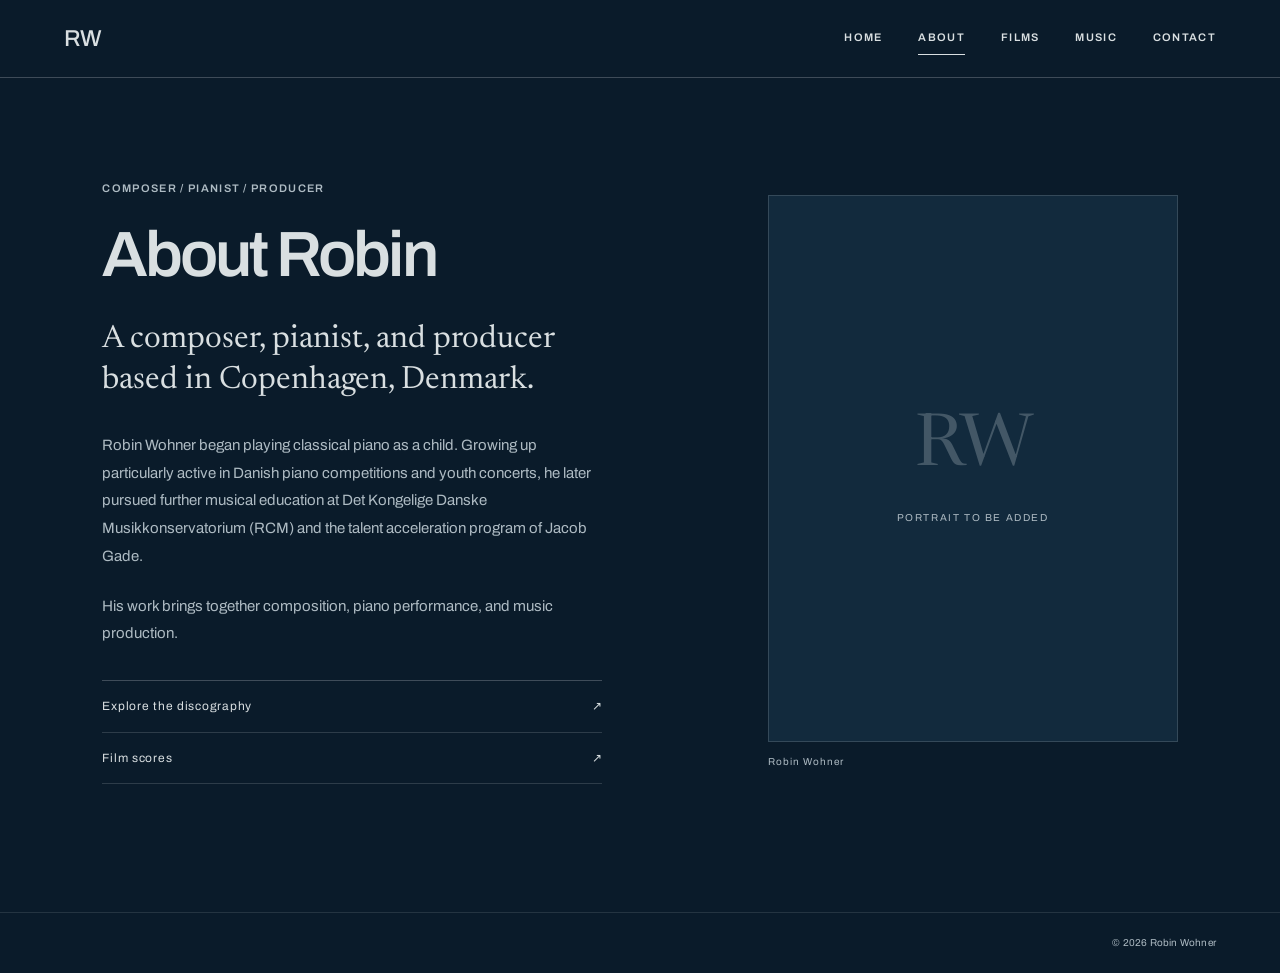
==== about.html @ b958ab7b "Replace header wordmark with minimal RW monogram" ====
<!doctype html><html lang="en"><head><meta charset="utf-8"><meta name="viewport" content="width=device-width, initial-scale=1"><meta name="description" content="About Robin Wohner, composer, pianist and producer based in Copenhagen."><title>About — Robin Wohner</title><link rel="preconnect" href="https://fonts.googleapis.com"><link rel="preconnect" href="https://fonts.gstatic.com" crossorigin><link href="https://fonts.googleapis.com/css2?family=Archivo:wght@400;500;600;700&family=IBM+Plex+Mono:wght@400;500&family=Newsreader:opsz,wght@6..72,400;6..72,500&display=swap" rel="stylesheet"><link rel="stylesheet" href="style.css"></head><body><header class="site-header"><a class="wordmark" href="index.html" aria-label="Robin Wohner, home">RW</a><nav aria-label="Main navigation"><a href="index.html">Home</a><a href="about.html" aria-current="page">About</a><a href="film.html">Films</a><a href="music.html">Music</a><a href="contact.html">Contact</a></nav></header><main class="about-page"><section class="about-layout" aria-labelledby="about-heading"><div class="about-copy"><p class="overline">Composer / Pianist / Producer</p><h1 id="about-heading">About Robin</h1><p class="about-lead">A composer, pianist, and producer based in Copenhagen, Denmark.</p><div class="about-biography"><p>Robin Wohner began playing classical piano as a child. Growing up particularly active in Danish piano competitions and youth concerts, he later pursued further musical education at Det Kongelige Danske Musikkonservatorium (RCM) and the talent acceleration program of Jacob Gade.</p><p>His work brings together composition, piano performance, and music production.</p></div><div class="about-work-links"><a href="music.html">Explore the discography <span aria-hidden="true">↗</span></a><a href="film.html">Film scores <span aria-hidden="true">↗</span></a></div></div><figure class="about-portrait-placeholder" aria-label="Portrait placeholder"><div class="portrait-placeholder-frame"><span class="portrait-placeholder-mark" aria-hidden="true">RW</span><span>Portrait to be added</span></div><figcaption>Robin Wohner</figcaption></figure></section></main><footer class="site-footer"><span>© 2026 Robin Wohner</span></footer></body></html>
---- style.css ----
:root{--blue:#0a1b2a;--blue-soft:#122a3d;--gray:#dce2e5;--paper:#e9edf0;--muted:#a7b6c0;--ink:#122a3d}*{box-sizing:border-box}html{scroll-behavior:smooth}body{margin:0;background:var(--blue);color:var(--gray);font:400 16px/1.55 'Archivo',Arial,sans-serif}a{color:inherit}a:focus-visible,summary:focus-visible{outline:2px solid currentColor;outline-offset:4px}.site-header{min-height:78px;padding:16px clamp(24px,5vw,80px);display:flex;align-items:center;justify-content:space-between;gap:30px;border-bottom:1px solid #dce2e53e}.wordmark{text-decoration:none;font-size:20px;font-weight:600;letter-spacing:.16em}.wordmark span{font:inherit}.site-header nav{display:flex;flex-wrap:wrap;gap:clamp(18px,2.8vw,44px)}.site-header nav a{text-decoration:none;font-size:11px;font-weight:600;text-transform:uppercase;letter-spacing:.12em;padding:7px 0}.site-header nav a[aria-current],.site-header nav a:hover{border-bottom:1px solid currentColor}.site-footer{padding:32px clamp(24px,5vw,80px);display:flex;justify-content:space-between;gap:20px;border-top:1px solid #dce2e53e;color:var(--muted);font-size:11px;text-transform:uppercase;letter-spacing:.08em}.overline,.archive-top,.number,.release-meta{font-size:11px;font-weight:600;letter-spacing:.12em;text-transform:uppercase}.overline{color:var(--muted)}.home{background:radial-gradient(ellipse at 75% 40%,var(--blue-soft),var(--blue) 68%)}.home-feature{min-height:620px;max-width:1500px;margin:auto;padding:70px clamp(24px,8vw,140px) 80px;display:grid;grid-template-columns:.85fr 1.15fr;gap:clamp(45px,8vw,130px);align-items:center}.home-copy{max-width:480px}.home-copy h1{font-size:clamp(58px,7vw,105px);font-weight:500;line-height:1;letter-spacing:-.065em;margin:28px 0}.home-intro{font-size:clamp(21px,2.3vw,32px);font-weight:400;line-height:1.25;margin:0 0 25px}.quiet-link{display:inline-flex;gap:50px;text-decoration:none;border-bottom:1px solid #dce2e59a;padding-bottom:9px;margin-top:35px;font-size:12px;font-weight:600;text-transform:uppercase;letter-spacing:.1em}.home-photo{height:clamp(390px,45vw,640px);margin:0;position:relative}.home-photo figcaption{position:absolute;left:14px;bottom:13px;color:#fff;font-size:10px;text-transform:uppercase;letter-spacing:.1em}.home-bottom{border-top:1px solid #dce2e53e;padding:22px clamp(24px,5vw,80px);display:flex;justify-content:space-between;gap:20px;font-size:10px;text-transform:uppercase;letter-spacing:.1em;color:var(--muted)}.media-slot{background:#284052;display:grid;place-items:center;overflow:hidden;position:relative}.media-slot img{width:100%;height:100%;object-fit:cover;position:absolute;inset:0;z-index:1}.media-slot img[hidden]{display:none}.media-slot>span{font-size:11px;font-weight:600;text-align:center;letter-spacing:.1em;color:#dce2e5a9;padding:20px}.media-slot:has(img:not([hidden]))>span{display:none}.interior{background:var(--blue)}.page-intro{padding:75px clamp(24px,8vw,140px) 85px;min-height:280px;max-width:1500px;margin:auto}.page-intro h1{font-size:clamp(38px,4.4vw,66px);font-weight:600;line-height:1.08;letter-spacing:-.045em;text-transform:uppercase;margin:25px 0 20px}.italic{font-style:normal}.intro-copy{max-width:600px;font-size:22px;line-height:1.4;margin:0}.archive{background:var(--paper);color:var(--ink);padding:48px clamp(24px,8vw,140px) 110px}.archive-top{max-width:1220px;margin:auto;display:flex;justify-content:space-between;gap:30px;padding-bottom:18px}.release-grid{max-width:1220px;margin:auto;display:grid;grid-template-columns:1fr 1fr;gap:clamp(30px,7vw,100px);padding-top:45px}.cover{aspect-ratio:1}.release-meta{display:flex;justify-content:space-between;margin-top:18px;color:#526b7a}.release h2{font-size:clamp(26px,3vw,40px);font-weight:500;line-height:1.15;letter-spacing:-.035em;margin:19px 0 8px}.release>p{line-height:1.6}.score-player{margin-top:20px;display:flex;flex-direction:column;gap:10px}.score-player>span{font-size:11px;font-weight:600;text-transform:uppercase;letter-spacing:.12em;color:#526b7a}.score-player audio{width:100%;height:42px;accent-color:var(--blue)}.about-content{background:var(--paper);color:var(--ink);display:grid;grid-template-columns:.85fr 1.15fr;gap:clamp(45px,8vw,130px);padding:85px clamp(24px,8vw,140px) 110px}.portrait{aspect-ratio:3/4;align-self:start}.bio{max-width:630px}.bio p{line-height:1.75;margin:0 0 25px}.bio .lead{font-size:clamp(25px,3vw,39px);font-weight:500;line-height:1.2;letter-spacing:-.035em;margin-bottom:37px}.bio-details{border-top:1px solid #0a1b2a75;padding:24px 0 3px;margin:42px 0;display:grid;grid-template-columns:110px 1fr;gap:12px 24px}.bio-details span{font-size:11px;font-weight:600;text-transform:uppercase;letter-spacing:.1em;padding-top:5px}.bio-details p{font-size:14px;margin-bottom:20px}.contact-content{background:var(--paper);color:var(--ink);min-height:350px;padding:70px clamp(24px,8vw,140px) 110px}.contact-details{display:flex;flex-direction:column;align-items:flex-start;gap:22px}.contact-details a{font-size:clamp(20px,2.4vw,32px);font-weight:500;text-decoration:none;border-bottom:1px solid currentColor;overflow-wrap:anywhere}.contact-details a:hover{opacity:.65}.film-page{background:var(--paper);color:var(--ink);padding:70px clamp(24px,8vw,140px) 120px}.film-heading{max-width:1100px;margin:0 auto 60px}.film-heading h1{font-size:clamp(38px,4.4vw,66px);font-weight:600;line-height:1.08;letter-spacing:-.045em;text-transform:uppercase;margin:0}.film-grid{max-width:1100px;margin:auto;display:flex;flex-direction:column;gap:90px}.film-card{display:grid;grid-template-columns:minmax(0,1.15fr) minmax(260px,.85fr);gap:clamp(35px,6vw,90px);align-items:start}.film-art{aspect-ratio:1.5}.film-details{padding-top:8px}.film-details h2{font-size:clamp(27px,2.8vw,39px);font-weight:500;line-height:1.15;letter-spacing:-.035em;margin:0 0 9px}.film-details p{font-size:14px;line-height:1.5;margin:3px 0}.film-details .film-year{font-size:12px;color:#526b7a;margin-bottom:22px}.score-listen{margin-top:26px}.score-listen summary{display:list-item;cursor:pointer;width:max-content;font-size:12px;font-weight:600;text-transform:uppercase;letter-spacing:.08em;list-style:disclosure-closed;padding:6px 0}.score-listen[open] summary{list-style:disclosure-open}.score-listen audio{display:block;width:min(100%,330px);height:42px;margin-top:12px;accent-color:var(--blue)}@media(max-width:820px){.home-feature,.about-content,.film-card{grid-template-columns:1fr}.home-feature{padding-top:75px}.home-photo{height:500px}.portrait{max-width:520px}.film-grid{gap:75px}.film-details{padding-top:0}}@media(max-width:600px){.site-header{align-items:flex-start;flex-direction:column;gap:10px}.site-header nav{gap:16px}.site-header nav a{font-size:10px}.home-feature{padding:55px 24px 65px;gap:45px}.home-copy h1{font-size:72px}.home-photo{height:380px}.home-bottom{font-size:9px}.page-intro{padding:60px 24px 70px;min-height:0}.page-intro h1{font-size:42px}.archive,.about-content,.contact-content{padding:42px 24px 75px}.release-grid{grid-template-columns:1fr;gap:70px;padding-top:20px}.film-page{padding:55px 24px 85px}.film-heading{margin-bottom:38px}.film-grid{gap:65px}.site-footer{font-size:9px}}

/* Compact contact and release pages */
.contact-page{min-height:calc(100svh - 160px);display:grid;place-items:center;padding:64px 24px 100px;background:var(--blue);color:var(--gray)}
.contact-panel{width:min(100%,680px)}
.contact-panel h1{font-size:clamp(35px,4vw,52px);font-weight:600;letter-spacing:-.04em;margin:0 0 52px}
.contact-links{display:grid;gap:0}
.contact-links a{display:grid;grid-template-columns:110px 1fr;align-items:baseline;gap:22px;padding:17px 0;border-top:1px solid #dce2e53c;text-decoration:none}
.contact-links a:last-child{border-bottom:1px solid #dce2e53c}
.contact-links a:hover strong{opacity:.65}
.contact-links span{font-size:11px;font-weight:600;letter-spacing:.1em;text-transform:uppercase;color:var(--muted)}
.contact-links strong{font-size:clamp(17px,2.1vw,25px);font-weight:400;overflow-wrap:anywhere}
.discography-page{background:var(--paper);color:var(--ink);padding:64px clamp(24px,8vw,140px) 110px}
.discography-heading{max-width:1220px;margin:0 auto 55px;display:flex;align-items:end;justify-content:space-between;gap:30px}
.discography-heading h1{font-size:clamp(36px,4.4vw,64px);font-weight:600;letter-spacing:-.045em;text-transform:uppercase;line-height:1.08;margin:0}
.discography-heading a{font-size:12px;font-weight:600;text-decoration:none;border-bottom:1px solid currentColor;padding-bottom:5px;white-space:nowrap}
.releases-grid{max-width:1220px;margin:auto;display:grid;grid-template-columns:repeat(3,minmax(0,1fr));gap:62px clamp(25px,4vw,55px)}
.release-card{min-width:0}
.release-cover{display:block;aspect-ratio:1;overflow:hidden;background:#c8d2d8}
.release-cover img{display:block;width:100%;height:100%;object-fit:cover}
.release-info h2{font-size:clamp(19px,2vw,26px);font-weight:500;line-height:1.2;letter-spacing:-.025em;margin:17px 0 4px}
.release-info p{font-size:12px;color:#526b7a;margin:0}
.spotify-listen{margin-top:14px}
.spotify-listen summary{display:list-item;cursor:pointer;width:max-content;font-size:12px;font-weight:600;letter-spacing:.08em;text-transform:uppercase;list-style:disclosure-closed;padding:7px 0}
.spotify-listen[open] summary{list-style:disclosure-open}
.spotify-listen iframe{display:block;border:0;border-radius:8px;margin-top:12px}
@media(max-width:950px){.releases-grid{grid-template-columns:repeat(2,minmax(0,1fr))}}
@media(max-width:600px){.contact-page{padding:50px 24px 85px;min-height:calc(100svh - 190px)}.contact-panel h1{margin-bottom:36px}.contact-links a{grid-template-columns:1fr;gap:3px}.discography-page{padding:50px 24px 85px}.discography-heading{align-items:start;flex-direction:column;margin-bottom:38px}.releases-grid{grid-template-columns:1fr;gap:52px}}

/* Media: user photographs, without invented press material. */
.media-page{background:var(--paper);color:var(--ink);min-height:calc(100svh - 160px);padding:64px clamp(24px,8vw,140px) 110px}
.media-heading{max-width:1220px;margin:0 auto 48px;display:flex;align-items:end;justify-content:space-between;gap:24px}
.media-heading h1{font-size:clamp(36px,4.4vw,64px);font-weight:600;letter-spacing:-.045em;text-transform:uppercase;line-height:1.08;margin:0}
.media-heading a{font-size:12px;font-weight:600;text-decoration:none;border-bottom:1px solid currentColor;padding-bottom:5px}
.media-grid{max-width:1220px;margin:auto;display:grid;grid-template-columns:repeat(3,minmax(0,1fr));gap:22px}
.media-item{aspect-ratio:3/4;margin:0;background:#c8d2d8;color:#526b7a}
.media-item img{width:100%;height:100%;object-fit:cover;position:absolute;inset:0}
.media-item figcaption{font-size:11px;font-weight:600;text-transform:uppercase;letter-spacing:.12em;position:absolute;left:18px;bottom:17px;z-index:2;background:var(--paper);padding:5px 7px}
@media(max-width:850px){.media-grid{grid-template-columns:repeat(2,minmax(0,1fr))}}
@media(max-width:600px){.media-page{padding:50px 24px 85px}.media-heading{margin-bottom:34px}.media-grid{grid-template-columns:1fr;gap:20px}}

/* September 2026 refinement */
:root{--paper:#cbd3d7;--gray:#dce2e5}
.home{background:#0a1b2a}
.home-feature{grid-template-columns:.9fr 1.1fr;min-height:calc(100svh - 160px);padding-top:45px;padding-bottom:45px}
.home-copy{align-self:center}
.home-copy .overline{font-size:10px;letter-spacing:.19em}
.home-copy h1{font-family:'Newsreader',Georgia,serif;font-weight:400;font-size:clamp(54px,6.2vw,88px);letter-spacing:-.045em;line-height:.98;margin:27px 0 0}
.home-photo{height:clamp(400px,49vw,660px)}
.contact-page{display:block;min-height:calc(100svh - 160px);padding:clamp(36px,5vw,75px) clamp(24px,8vw,140px);background:var(--blue)}
.contact-layout{max-width:1220px;margin:auto;display:grid;grid-template-columns:.8fr 1fr;gap:clamp(40px,8vw,130px);align-items:center}
.contact-panel h1{font-size:clamp(35px,4vw,54px);margin:0 0 32px;text-transform:uppercase}
.contact-email{display:inline-block;font-size:clamp(15px,1.5vw,20px);font-weight:400;letter-spacing:.015em;text-decoration:none;overflow-wrap:anywhere}
.contact-email:hover,.contact-social a:hover{opacity:.65}
.contact-social{display:flex;gap:28px;margin-top:42px}
.contact-social a{display:inline-flex;align-items:center;gap:9px;text-decoration:none;font-size:11px;text-transform:uppercase;letter-spacing:.11em}
.contact-social svg{width:17px;height:17px;fill:none;stroke:currentColor;stroke-width:1.5;stroke-linecap:round;stroke-linejoin:round}
.contact-social .icon-dot{fill:currentColor;stroke:none}
.contact-image{width:100%;aspect-ratio:4/5;margin:0}
.release-info{position:relative;padding-right:44px;min-height:82px}
.release-info p{line-height:1.5}
.release-play{position:absolute;right:0;top:17px;width:30px;height:30px;padding:6px;border:1px solid currentColor;border-radius:50%;background:transparent;color:var(--ink);cursor:pointer;display:grid;place-items:center}
.release-play:hover{background:var(--ink);color:var(--paper)}
.release-play:focus-visible{outline:2px solid currentColor;outline-offset:3px}
.release-play svg{width:15px;height:15px;fill:currentColor}
.release-play[aria-expanded="true"] svg path{d:path('M5 4h3v12H5zm7 0h3v12h-3z')}
.spotify-embed{height:0;overflow:hidden;visibility:hidden;transition:height .2s ease}
.spotify-embed.is-open{height:152px;visibility:visible;margin-top:8px}
.spotify-embed iframe{border:0;border-radius:8px}
@media(max-width:820px){.contact-layout{grid-template-columns:1fr}.contact-image{max-width:620px;aspect-ratio:5/4}.home-feature{min-height:0}}
@media(max-width:600px){.home-feature{padding-top:54px}.home-copy h1{font-size:62px}.contact-page{padding:52px 24px 75px}.contact-panel h1{margin-bottom:24px}.contact-social{margin-top:33px}.contact-image{aspect-ratio:4/5}.release-info{min-height:72px}}

/* Editorial home, score fragments and compact contact */
.home-copy{max-width:500px}
.home-statement{max-width:315px;margin-top:36px;padding-left:18px;border-left:1px solid #dce2e565}
.home-statement p{font-size:13px;line-height:1.75;color:#b8c5cb;margin:0}
.score-decoration{max-width:1220px;height:185px;margin:-16px auto 62px;display:grid;grid-template-columns:1fr 1fr;gap:18px;overflow:hidden;opacity:.64;mix-blend-mode:multiply}
.score-decoration img{display:block;width:100%;height:100%;object-fit:cover;object-position:center 48%;filter:grayscale(1) contrast(.9)}
.score-decoration img:nth-child(2){object-position:center 31%}
.release-card{position:relative}
.release-info{padding-right:52px}
.release-play{top:11px;width:36px;height:36px;border:0;background:#152e3d;color:#dce2e5;box-shadow:0 2px 8px #0a1b2a24;transition:background .18s,transform .18s}
.release-play:hover{background:#34536a;color:#fff;transform:scale(1.07)}
.release-play[aria-pressed="true"]{background:#34536a}
.release-play[aria-pressed="true"] svg path{d:path('M5 4h3v12H5zm7 0h3v12h-3z')}
.spotify-embed,.spotify-embed.is-open{position:absolute;top:0;left:0;width:300px;height:152px;opacity:0;pointer-events:none;visibility:visible;overflow:hidden;margin:0;z-index:-1}
.contact-page{padding:45px 24px 85px}
.contact-layout{width:min(100%,520px);display:flex;flex-direction:column;gap:28px;align-items:stretch}
.contact-image{width:100%;aspect-ratio:4/3;max-width:none}
.contact-panel h1{font-size:clamp(27px,3vw,34px);letter-spacing:-.025em;margin:0 0 12px;text-transform:none}
.contact-email{font-size:14px;letter-spacing:.015em}
.contact-social{margin-top:25px;gap:26px}
@media(max-width:600px){.home-statement{margin-top:28px}.score-decoration{height:130px;margin:0 auto 38px;gap:10px}.contact-layout{gap:24px}.contact-image{aspect-ratio:4/3}.contact-panel h1{font-size:28px}.contact-email{font-size:13px}}

/* Portrait score pages and a quieter contact composition */
.home-feature{max-width:1280px;grid-template-columns:minmax(0,1fr) minmax(0,.75fr);gap:clamp(80px,12vw,200px);padding:95px clamp(30px,10vw,160px) 110px;min-height:calc(100svh - 180px)}
.home-copy{justify-self:start}
.home-score{width:min(100%,355px);aspect-ratio:4/5;margin:0;justify-self:end;overflow:hidden;background:#cbd3d7;padding:18px;box-shadow:0 18px 55px #020c1645}
.home-score img{display:block;width:100%;height:100%;object-fit:cover;object-position:center top;filter:grayscale(1) contrast(.82);mix-blend-mode:multiply}
.home-statement{margin-top:46px}
.music-score{height:380px;width:min(100%,265px);margin:0 auto 68px;padding:14px;background:#d9dfe1;overflow:hidden;box-shadow:0 12px 35px #10263822}
.music-score img{display:block;width:100%;height:100%;object-fit:cover;object-position:center top;filter:grayscale(1) contrast(.85);mix-blend-mode:multiply}
.releases-grid{grid-template-columns:1fr;max-width:870px;gap:45px}
.release-card{display:grid;grid-template-columns:195px minmax(0,1fr);gap:clamp(26px,5vw,62px);align-items:center}
.release-cover{width:195px}
.release-info{align-self:center;min-height:0;padding:0 50px 0 0}
.release-info h2{font-size:clamp(22px,2.6vw,32px);margin:0 0 10px}
.release-info p{font-size:12px}
.release-play{top:50%;transform:translateY(-50%)}
.release-play:hover{transform:translateY(-50%) scale(1.07)}
.contact-page{padding:clamp(80px,10vw,145px) 24px clamp(115px,14vw,190px)}
.contact-layout{width:min(100%,430px);gap:32px}
.contact-image{aspect-ratio:3/4;background:#263745}
.contact-image img{object-position:center 58%}
.contact-panel{padding:0 3px}
.contact-panel h1{font-size:28px;margin-bottom:13px}
.contact-email{font-size:13px}
.contact-social{margin-top:30px}
@media(max-width:820px){.home-feature{grid-template-columns:1fr 1fr;gap:35px;padding:70px 32px}.home-score{width:100%}}
@media(max-width:600px){.home-feature{grid-template-columns:1fr;gap:52px;padding:62px 28px 75px}.home-score{justify-self:center;width:min(100%,300px)}.music-score{height:310px;width:215px;margin-bottom:48px}.releases-grid{gap:38px}.release-card{grid-template-columns:112px minmax(0,1fr);gap:18px}.release-cover{width:112px}.release-info{padding-right:34px}.release-info h2{font-size:19px}.release-info p{font-size:10px}.release-play{width:27px;height:27px;right:0}.release-play svg{width:12px;height:12px}.contact-page{padding:70px 28px 110px}.contact-layout{width:min(100%,390px)}}

/* Keep Spotify controllers outside the release layout. */
.spotify-player-station{position:fixed;left:-10000px;top:0;width:300px;height:152px;overflow:hidden;pointer-events:none}
.home-statement{max-width:390px}
.home-statement p{font-size:13px;line-height:1.78}

/* Blue and warm neutral palette */
:root{--paper:#c6c1b9;--gray:#d5d0c7;--muted:#b2aea7;--ink:#152735}
body{color:var(--gray)}
.home{background:var(--blue)}
.home-portrait{width:min(100%,390px);aspect-ratio:3/4;margin:0;justify-self:end;overflow:hidden;background:var(--paper)}
.home-portrait img{width:100%;height:100%;display:block;object-fit:cover;object-position:center 23%}
.music-scores{display:flex;justify-content:center;align-items:start;gap:clamp(20px,5vw,70px);max-width:870px;margin:0 auto 78px}
.music-score{width:min(42%,265px);height:380px;margin:0;padding:13px;background:#d1cbc1}
.music-score img{filter:grayscale(1) sepia(.18) contrast(.85)}
.release-cover{cursor:default;background:#b7b0a6}
.contact-image{aspect-ratio:4/3}
.contact-image img{object-position:center 38%}
.portrait img{object-position:center 43%}
.release-play{color:var(--gray)}
.release-play:hover{color:var(--gray)}
@media(max-width:820px){.home-portrait{width:100%}}
@media(max-width:600px){.home-portrait{justify-self:center;width:min(100%,300px)}.music-scores{gap:14px;margin-bottom:50px}.music-score{width:calc(50% - 7px);height:250px;padding:8px}}

.home-statement{max-width:410px;margin-top:43px;padding:0;border:0}
.home-statement p{font-size:13px;line-height:1.78;margin:0 0 18px;color:var(--gray)}
.home-statement p:last-child{margin-bottom:0}

.contact-page{display:grid;place-items:center;min-height:calc(100svh - 160px);padding:110px 28px 145px}
.contact-layout{width:min(100%,430px);gap:0}
.contact-panel{padding:0}
@media(max-width:600px){.contact-page{min-height:calc(100svh - 190px);padding:85px 28px 110px}}

/* Cool silver and dark blue */
:root{--paper:#c8cfd2;--gray:#d9dfe1;--muted:#aebbc3;--ink:#152a39}
.release-cover{background:#b8c3c8}
.release-play{color:var(--gray)}
.contact-page{display:block;min-height:calc(100svh - 160px);padding:clamp(75px,9vw,140px) clamp(28px,7vw,110px) clamp(105px,11vw,170px)}
.contact-layout{width:min(100%,1120px);display:grid;grid-template-columns:minmax(0,.8fr) minmax(0,1fr);gap:clamp(70px,10vw,160px);align-items:center}
.contact-panel{max-width:400px}
.contact-panel h1{font-size:clamp(33px,3.4vw,45px);font-weight:500;letter-spacing:-.035em;margin:0 0 48px}
.contact-label{margin:0 0 8px;font-size:10px;letter-spacing:.16em;text-transform:uppercase;color:var(--muted)}
.contact-email{font-size:clamp(15px,1.4vw,18px);letter-spacing:0}
.contact-social{display:grid;grid-template-columns:repeat(2,max-content);gap:20px 34px;margin-top:58px}
.contact-social a{font-size:10px;letter-spacing:.09em;white-space:nowrap}
.contact-social svg{width:15px;height:15px;flex:none}
.contact-scores{display:grid;grid-template-columns:1fr 1fr;align-items:center;gap:clamp(15px,2.5vw,34px)}
.contact-scores figure{margin:0;background:var(--paper);padding:12px;aspect-ratio:3/4;overflow:hidden;box-shadow:0 15px 32px #030d1740}
.contact-scores figure:nth-child(2){transform:translateY(48px)}
.contact-scores img{display:block;width:100%;height:100%;object-fit:cover;object-position:center top;filter:grayscale(1) contrast(.83);mix-blend-mode:multiply}
@media(max-width:850px){.contact-layout{grid-template-columns:1fr;gap:65px;max-width:590px}.contact-scores{max-width:520px}.contact-panel h1{margin-bottom:38px}}
@media(max-width:600px){.contact-page{padding:68px 28px 125px}.contact-layout{gap:56px}.contact-social{gap:18px 25px;margin-top:42px}.contact-scores{gap:14px}.contact-scores figure{padding:8px}.contact-scores figure:nth-child(2){transform:translateY(25px)}}

/* Home personal statement */
.home-personal{background:var(--paper);color:var(--ink);padding:clamp(85px,10vw,150px) clamp(28px,8vw,130px)}
.home-personal-inner{max-width:1050px;margin:auto;display:grid;grid-template-columns:minmax(0,1fr) minmax(0,.82fr);gap:clamp(65px,10vw,145px);align-items:center}
.personal-score{margin:0;background:#d8dee0;padding:18px;box-shadow:0 15px 35px #0b1d2c20}
.personal-score img{display:block;width:100%;height:auto;filter:grayscale(1) contrast(.92);mix-blend-mode:multiply}
.personal-copy{max-width:380px}
.personal-copy .overline{color:#4e6674;margin:0 0 18px}
.personal-copy h2{font-family:'Newsreader',Georgia,serif;font-size:clamp(32px,3.2vw,46px);font-weight:400;letter-spacing:-.035em;line-height:1.05;margin:0 0 25px}
.personal-copy>p:last-child{font-size:14px;line-height:1.8;margin:0}
@media(max-width:700px){.home-personal{padding:70px 28px 85px}.home-personal-inner{grid-template-columns:1fr;gap:48px}.personal-score{max-width:540px}.personal-copy{max-width:520px}}

/* Show the full score pages on Contact. */
.contact-scores{align-items:start}
.contact-scores figure{aspect-ratio:auto;overflow:visible;padding:10px}
.contact-scores img{width:100%;height:auto;object-fit:contain;object-position:center;mix-blend-mode:multiply}

/* Personal note and contact photograph */
.site-header nav a,.site-footer,.overline,.contact-label,.contact-email,.contact-social a,.release-info p,.film-year{font-family:'Archivo',Arial,sans-serif}
.personal-copy .overline{font-size:10px;letter-spacing:.15em}
.personal-copy>p:last-child{font-family:'Newsreader',Georgia,serif;font-size:clamp(21px,2.2vw,29px);line-height:1.42;letter-spacing:-.012em}
.contact-layout{grid-template-columns:minmax(0,.82fr) minmax(0,.9fr);max-width:1050px;gap:clamp(70px,9vw,150px)}
.contact-landscape{margin:0;width:min(100%,410px);aspect-ratio:3/4;justify-self:end;overflow:hidden}
.contact-landscape img{display:block;width:100%;height:100%;object-fit:cover;object-position:center center}
@media(max-width:850px){.contact-layout{grid-template-columns:1fr;max-width:520px;gap:55px}.contact-landscape{width:min(100%,410px);justify-self:start}}

.personal-copy>p:last-child{font-size:clamp(17px,1.7vw,22px);line-height:1.52}

.contact-panel h1{font-family:'Archivo',Arial,sans-serif;font-weight:600;text-transform:uppercase;letter-spacing:-.045em;line-height:1.08}

/* Slightly larger release artwork */
.release-card{grid-template-columns:225px minmax(0,1fr)}
.release-cover{width:225px}
@media(max-width:600px){.release-card{grid-template-columns:126px minmax(0,1fr)}.release-cover{width:126px}}

/* Music opening mirrors the Home introduction. */
.music-opening{background:var(--blue);color:var(--gray);padding:95px clamp(28px,8vw,140px) 110px}
.music-opening-inner{max-width:1220px;margin:auto;display:grid;grid-template-columns:minmax(0,.75fr) minmax(0,1.25fr);gap:clamp(50px,8vw,120px);align-items:center}
.music-opening-copy h1{font-family:'Archivo',Arial,sans-serif;font-size:clamp(35px,4.4vw,64px);font-weight:600;letter-spacing:-.045em;line-height:1.08;text-transform:uppercase;margin:24px 0 0;overflow-wrap:anywhere}
.music-performance{margin:0;width:100%}
.music-performance img{display:block;width:100%;height:auto}
@media(max-width:820px){.music-opening-inner{grid-template-columns:1fr;gap:42px}.music-opening{padding:65px 28px 75px}.music-opening-copy h1{margin-top:15px}.music-performance{max-width:680px}}

.music-page{background:var(--blue)}
.music-introduction-photo{height:auto;aspect-ratio:3/4}
.music-introduction-photo img{height:100%;object-fit:cover;object-position:55% center}
.discography-heading h2{font-size:clamp(36px,4.4vw,64px);font-weight:600;letter-spacing:-.045em;text-transform:uppercase;line-height:1.08;margin:0}

/* Centered Discography photograph, preserving its original ratio. */
.discography-image-header{background:var(--blue);padding:clamp(40px,6vw,85px) clamp(24px,6vw,95px);display:flex;justify-content:center}
.discography-image-header img{display:block;width:min(100%,1220px);height:auto;aspect-ratio:2048/1088;object-fit:contain}

/* Consistent typography, score credit, and accessible release players. */
.personal-score figcaption{font-family:'Archivo',Arial,sans-serif;font-size:10px;line-height:1.5;color:#4e6674;margin-top:12px}
.media-label{margin-top:48px}
.media-label+.contact-social{margin-top:18px}
.release-player{grid-column:1/-1;width:100%;margin-top:8px}
.release-player[hidden]{display:none}
.release-player iframe{display:block;width:100%;height:152px;border:0;border-radius:12px}
.release-player a{display:inline-block;margin-top:10px;font-size:12px;text-decoration:underline}
.release-play[aria-expanded="true"] svg{transform:rotate(90deg)}

/* Contact: stronger hierarchy and a compact editorial layout. */
.contact-page{padding:clamp(55px,7vw,95px) clamp(28px,7vw,110px) clamp(65px,8vw,110px);min-height:0}
.contact-layout{max-width:1180px;grid-template-columns:minmax(0,1.1fr) minmax(0,.9fr);gap:clamp(45px,6vw,90px);align-items:center}
.contact-panel{max-width:none}
.contact-kicker{font-size:10px;letter-spacing:.14em;margin:0 0 22px}
.contact-panel h1{font-size:clamp(44px,5.4vw,76px);margin:0 0 26px;line-height:1}
.contact-introduction{font-size:clamp(18px,1.8vw,23px);line-height:1.55;max-width:430px;margin:0 0 38px;color:var(--gray)}
.contact-panel .contact-email{display:flex;align-items:center;justify-content:space-between;gap:16px;font-family:'Archivo',Arial,sans-serif;font-size:clamp(17px,2vw,27px);line-height:1.4;letter-spacing:-.025em;text-decoration:none;padding:8px 0 20px;border-bottom:1px solid #d9dfe14d;width:100%}
.contact-email>span:first-child{overflow-wrap:anywhere;min-width:0}
.contact-arrow{font-size:30px;flex:none}
.contact-panel .media-label{margin-top:34px;margin-bottom:6px}
.contact-panel .contact-social{display:grid;grid-template-columns:1fr;gap:0;margin-top:0}
.contact-social a{display:flex;align-items:center;gap:13px;min-height:52px;padding:13px 0;border-bottom:1px solid #d9dfe12b;text-decoration:none;font-size:12px;letter-spacing:.08em}
.contact-social svg{width:18px;height:18px}
.contact-social .media-arrow{margin-left:auto;font-size:19px;color:var(--muted)}
.contact-social a:hover,.contact-email:hover{color:#fff}
.contact-landscape{width:100%;max-width:470px;aspect-ratio:4/5;justify-self:end}
@media(max-width:850px){.contact-layout{grid-template-columns:1fr;gap:45px;max-width:600px}.contact-panel{width:100%}.contact-landscape{justify-self:start;max-width:none;aspect-ratio:4/3}.contact-introduction{max-width:500px}}
@media(max-width:480px){.contact-page{padding:48px 26px 65px}.contact-panel h1{font-size:48px}.contact-introduction{font-size:18px;margin-bottom:30px}.contact-panel .contact-email{font-size:18px}.contact-kicker{font-size:9px}.contact-landscape{aspect-ratio:1}}

/* About page */
.about-page{background:var(--blue);padding:clamp(60px,8vw,110px) clamp(28px,8vw,130px) clamp(80px,10vw,140px)}
.about-layout{display:grid;grid-template-columns:minmax(0,1.15fr) minmax(0,.85fr);gap:clamp(50px,8vw,115px);align-items:center;max-width:1180px;margin:auto}
.about-copy .overline{margin:0 0 24px}
.about-copy h1{font-size:clamp(42px,5vw,70px);font-weight:600;line-height:1.05;letter-spacing:-.045em;margin:0 0 30px}
.about-lead{font-family:'Newsreader',Georgia,serif;font-size:clamp(25px,2.5vw,34px);line-height:1.3;max-width:500px;margin:0 0 30px}
.about-biography{max-width:500px}
.about-biography p{font-size:15px;line-height:1.85;margin:0 0 22px;color:var(--muted)}
.about-work-links{margin-top:32px;border-top:1px solid #d9dfe140;max-width:500px}
.about-work-links a{display:flex;justify-content:space-between;align-items:center;gap:20px;padding:16px 0;border-bottom:1px solid #d9dfe12b;text-decoration:none;font-size:12px;letter-spacing:.06em}
.about-work-links a:hover{color:#fff}
.about-portrait-placeholder{margin:0;width:100%;max-width:410px;justify-self:end}
.portrait-placeholder-frame{aspect-ratio:3/4;background:var(--blue-soft);border:1px solid #d9dfe12b;display:flex;flex-direction:column;align-items:center;justify-content:center;gap:26px;color:var(--muted);font-size:10px;letter-spacing:.16em;text-transform:uppercase}
.portrait-placeholder-mark{font-family:'Newsreader',Georgia,serif;font-size:72px;line-height:1;letter-spacing:-.04em;color:#aebbc350}
.about-portrait-placeholder figcaption{margin-top:12px;font-size:10px;letter-spacing:.1em;color:var(--muted)}
@media(max-width:800px){.about-layout{grid-template-columns:1fr;gap:45px}.about-portrait-placeholder{justify-self:start;max-width:410px}.about-copy{max-width:600px}}
@media(max-width:480px){.about-page{padding:50px 28px 75px}.about-biography p{font-size:14px}.about-copy h1{font-size:44px}}

/* Compact Spotify playback strip. */
.release-player{max-width:440px;margin-top:0}
.release-player iframe{height:80px;border-radius:6px}
.release-player a{font-size:10px;margin-top:7px;color:var(--muted);text-decoration:none}
.release-player a:hover{text-decoration:underline}

/* Balanced home introduction and restrained footer. */
.home-feature{max-width:1180px;grid-template-columns:minmax(0,1.1fr) minmax(0,.9fr);gap:clamp(45px,6vw,85px);padding:clamp(65px,7vw,95px) clamp(28px,5vw,60px);min-height:0;align-items:start}
.home-copy{max-width:500px;align-self:start;padding-top:10px}
.home-copy .overline{font-size:10px;letter-spacing:.13em;margin:0 0 25px}
.home-copy h1{font-size:clamp(52px,5.2vw,74px);line-height:1.04;letter-spacing:-.035em;margin:0}
.home-statement{max-width:450px;margin-top:30px}
.home-statement p{font-size:14px;line-height:1.8;margin-bottom:18px}
.home-portrait{width:100%;max-width:380px;justify-self:end}
.site-footer{justify-content:flex-end;padding:22px clamp(28px,5vw,80px);font-size:10px;letter-spacing:.02em;text-transform:none;border-top:1px solid #dce2e51f}
.contact-landscape{aspect-ratio:auto;overflow:visible}
.contact-landscape img{height:auto;aspect-ratio:4/5;object-fit:cover}
.contact-landscape figcaption{font-family:'Archivo',Arial,sans-serif;font-size:10px;line-height:1.5;color:var(--muted);letter-spacing:.02em;margin-top:12px}
@media(max-width:850px){.contact-landscape img{aspect-ratio:4/3}}
@media(max-width:700px){.home-feature{grid-template-columns:1fr;gap:35px;padding:50px 28px 65px}.home-copy{padding-top:0;max-width:520px}.home-copy h1{font-size:58px}.home-statement{max-width:520px}.home-portrait{justify-self:start;max-width:380px}.site-footer{padding:20px 28px}}
@media(max-width:480px){.contact-landscape img{aspect-ratio:1}}

/* Minimal RW monogram. */
.site-header .wordmark{font-family:'Archivo',Arial,sans-serif;font-size:23px;font-weight:500;letter-spacing:-.06em;line-height:1;text-decoration:none}
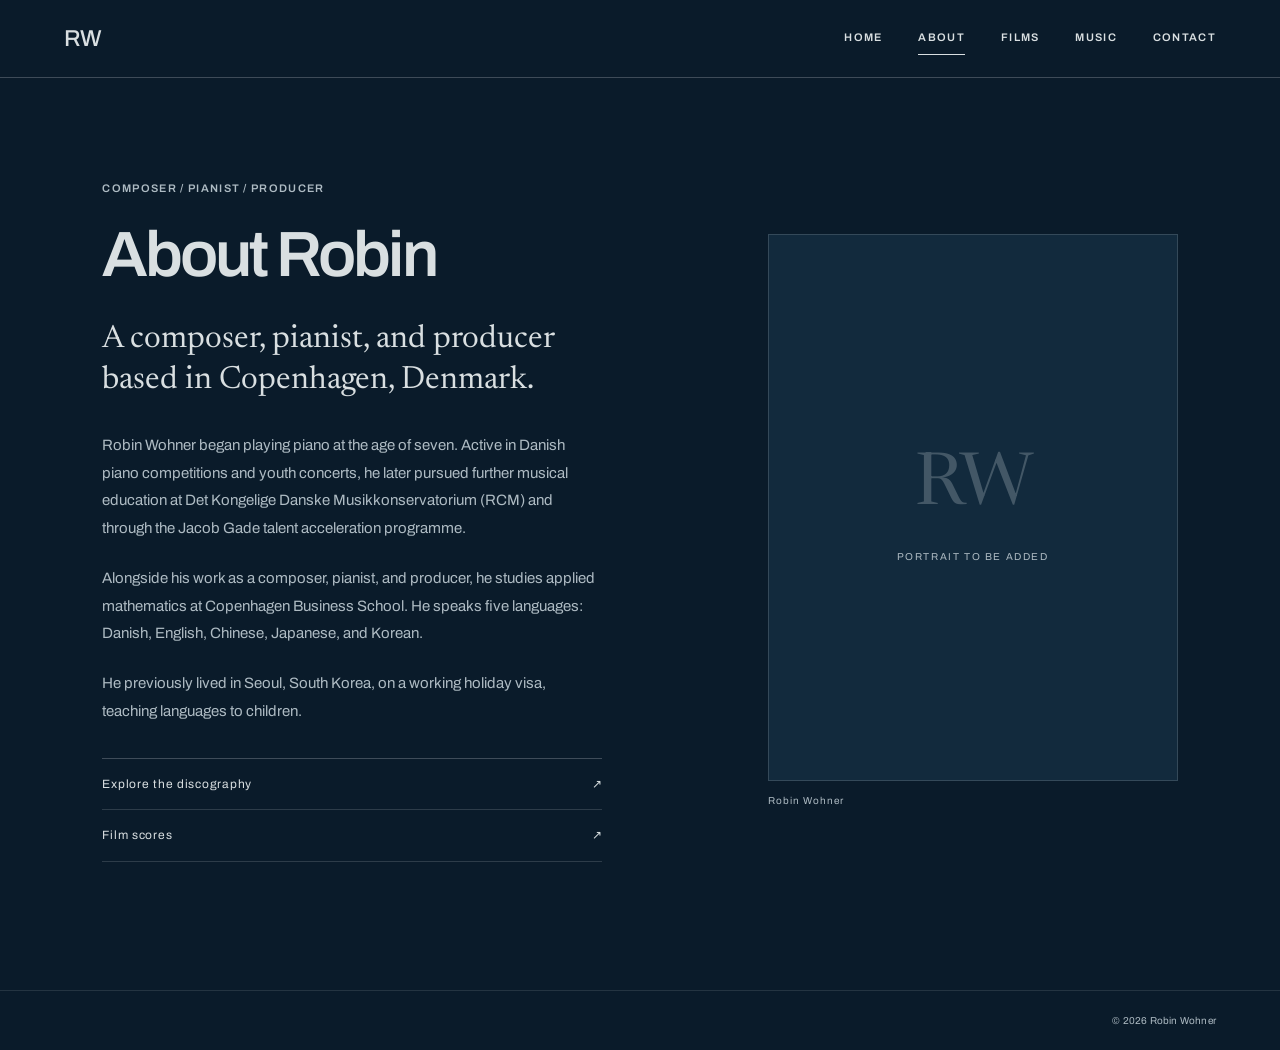
==== commit 5d7d8d7e: "Expand About biography with piano beginnings, languages, mathematics studies and Seoul experience" ====
--- a/about.html
+++ b/about.html
@@ -1 +1 @@
-<!doctype html><html lang="en"><head><meta charset="utf-8"><meta name="viewport" content="width=device-width, initial-scale=1"><meta name="description" content="About Robin Wohner, composer, pianist and producer based in Copenhagen."><title>About — Robin Wohner</title><link rel="preconnect" href="https://fonts.googleapis.com"><link rel="preconnect" href="https://fonts.gstatic.com" crossorigin><link href="https://fonts.googleapis.com/css2?family=Archivo:wght@400;500;600;700&family=IBM+Plex+Mono:wght@400;500&family=Newsreader:opsz,wght@6..72,400;6..72,500&display=swap" rel="stylesheet"><link rel="stylesheet" href="style.css"></head><body><header class="site-header"><a class="wordmark" href="index.html" aria-label="Robin Wohner, home">RW</a><nav aria-label="Main navigation"><a href="index.html">Home</a><a href="about.html" aria-current="page">About</a><a href="film.html">Films</a><a href="music.html">Music</a><a href="contact.html">Contact</a></nav></header><main class="about-page"><section class="about-layout" aria-labelledby="about-heading"><div class="about-copy"><p class="overline">Composer / Pianist / Producer</p><h1 id="about-heading">About Robin</h1><p class="about-lead">A composer, pianist, and producer based in Copenhagen, Denmark.</p><div class="about-biography"><p>Robin Wohner began playing classical piano as a child. Growing up particularly active in Danish piano competitions and youth concerts, he later pursued further musical education at Det Kongelige Danske Musikkonservatorium (RCM) and the talent acceleration program of Jacob Gade.</p><p>His work brings together composition, piano performance, and music production.</p></div><div class="about-work-links"><a href="music.html">Explore the discography <span aria-hidden="true">↗</span></a><a href="film.html">Film scores <span aria-hidden="true">↗</span></a></div></div><figure class="about-portrait-placeholder" aria-label="Portrait placeholder"><div class="portrait-placeholder-frame"><span class="portrait-placeholder-mark" aria-hidden="true">RW</span><span>Portrait to be added</span></div><figcaption>Robin Wohner</figcaption></figure></section></main><footer class="site-footer"><span>© 2026 Robin Wohner</span></footer></body></html>+<!doctype html><html lang="en"><head><meta charset="utf-8"><meta name="viewport" content="width=device-width, initial-scale=1"><meta name="description" content="About Robin Wohner, composer, pianist and producer based in Copenhagen."><title>About — Robin Wohner</title><link rel="preconnect" href="https://fonts.googleapis.com"><link rel="preconnect" href="https://fonts.gstatic.com" crossorigin><link href="https://fonts.googleapis.com/css2?family=Archivo:wght@400;500;600;700&family=IBM+Plex+Mono:wght@400;500&family=Newsreader:opsz,wght@6..72,400;6..72,500&display=swap" rel="stylesheet"><link rel="stylesheet" href="style.css"></head><body><header class="site-header"><a class="wordmark" href="index.html" aria-label="Robin Wohner, home">RW</a><nav aria-label="Main navigation"><a href="index.html">Home</a><a href="about.html" aria-current="page">About</a><a href="film.html">Films</a><a href="music.html">Music</a><a href="contact.html">Contact</a></nav></header><main class="about-page"><section class="about-layout" aria-labelledby="about-heading"><div class="about-copy"><p class="overline">Composer / Pianist / Producer</p><h1 id="about-heading">About Robin</h1><p class="about-lead">A composer, pianist, and producer based in Copenhagen, Denmark.</p><div class="about-biography"><p>Robin Wohner began playing piano at the age of seven. Active in Danish piano competitions and youth concerts, he later pursued further musical education at Det Kongelige Danske Musikkonservatorium (RCM) and through the Jacob Gade talent acceleration programme.</p><p>Alongside his work as a composer, pianist, and producer, he studies applied mathematics at Copenhagen Business School. He speaks five languages: Danish, English, Chinese, Japanese, and Korean.</p><p>He previously lived in Seoul, South Korea, on a working holiday visa, teaching languages to children.</p></div><div class="about-work-links"><a href="music.html">Explore the discography <span aria-hidden="true">↗</span></a><a href="film.html">Film scores <span aria-hidden="true">↗</span></a></div></div><figure class="about-portrait-placeholder" aria-label="Portrait placeholder"><div class="portrait-placeholder-frame"><span class="portrait-placeholder-mark" aria-hidden="true">RW</span><span>Portrait to be added</span></div><figcaption>Robin Wohner</figcaption></figure></section></main><footer class="site-footer"><span>© 2026 Robin Wohner</span></footer></body></html>
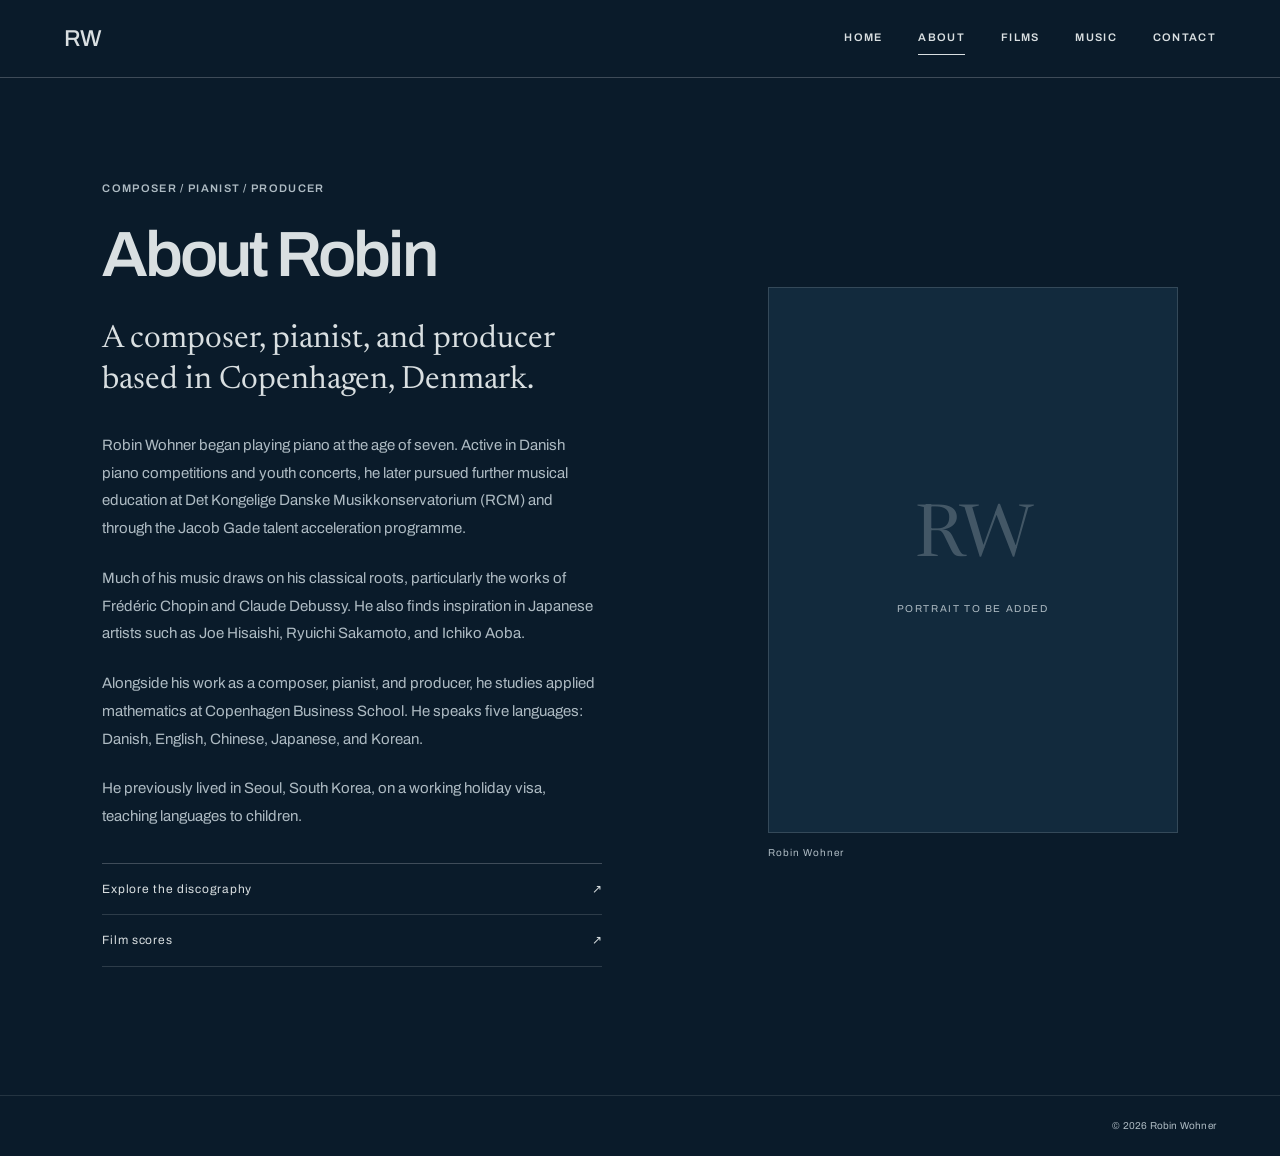
==== commit f1f59d11: "Describe classical roots and Japanese musical influences on About page" ====
--- a/about.html
+++ b/about.html
@@ -1 +1 @@
-<!doctype html><html lang="en"><head><meta charset="utf-8"><meta name="viewport" content="width=device-width, initial-scale=1"><meta name="description" content="About Robin Wohner, composer, pianist and producer based in Copenhagen."><title>About — Robin Wohner</title><link rel="preconnect" href="https://fonts.googleapis.com"><link rel="preconnect" href="https://fonts.gstatic.com" crossorigin><link href="https://fonts.googleapis.com/css2?family=Archivo:wght@400;500;600;700&family=IBM+Plex+Mono:wght@400;500&family=Newsreader:opsz,wght@6..72,400;6..72,500&display=swap" rel="stylesheet"><link rel="stylesheet" href="style.css"></head><body><header class="site-header"><a class="wordmark" href="index.html" aria-label="Robin Wohner, home">RW</a><nav aria-label="Main navigation"><a href="index.html">Home</a><a href="about.html" aria-current="page">About</a><a href="film.html">Films</a><a href="music.html">Music</a><a href="contact.html">Contact</a></nav></header><main class="about-page"><section class="about-layout" aria-labelledby="about-heading"><div class="about-copy"><p class="overline">Composer / Pianist / Producer</p><h1 id="about-heading">About Robin</h1><p class="about-lead">A composer, pianist, and producer based in Copenhagen, Denmark.</p><div class="about-biography"><p>Robin Wohner began playing piano at the age of seven. Active in Danish piano competitions and youth concerts, he later pursued further musical education at Det Kongelige Danske Musikkonservatorium (RCM) and through the Jacob Gade talent acceleration programme.</p><p>Alongside his work as a composer, pianist, and producer, he studies applied mathematics at Copenhagen Business School. He speaks five languages: Danish, English, Chinese, Japanese, and Korean.</p><p>He previously lived in Seoul, South Korea, on a working holiday visa, teaching languages to children.</p></div><div class="about-work-links"><a href="music.html">Explore the discography <span aria-hidden="true">↗</span></a><a href="film.html">Film scores <span aria-hidden="true">↗</span></a></div></div><figure class="about-portrait-placeholder" aria-label="Portrait placeholder"><div class="portrait-placeholder-frame"><span class="portrait-placeholder-mark" aria-hidden="true">RW</span><span>Portrait to be added</span></div><figcaption>Robin Wohner</figcaption></figure></section></main><footer class="site-footer"><span>© 2026 Robin Wohner</span></footer></body></html>+<!doctype html><html lang="en"><head><meta charset="utf-8"><meta name="viewport" content="width=device-width, initial-scale=1"><meta name="description" content="About Robin Wohner, composer, pianist and producer based in Copenhagen."><title>About — Robin Wohner</title><link rel="preconnect" href="https://fonts.googleapis.com"><link rel="preconnect" href="https://fonts.gstatic.com" crossorigin><link href="https://fonts.googleapis.com/css2?family=Archivo:wght@400;500;600;700&family=IBM+Plex+Mono:wght@400;500&family=Newsreader:opsz,wght@6..72,400;6..72,500&display=swap" rel="stylesheet"><link rel="stylesheet" href="style.css"></head><body><header class="site-header"><a class="wordmark" href="index.html" aria-label="Robin Wohner, home">RW</a><nav aria-label="Main navigation"><a href="index.html">Home</a><a href="about.html" aria-current="page">About</a><a href="film.html">Films</a><a href="music.html">Music</a><a href="contact.html">Contact</a></nav></header><main class="about-page"><section class="about-layout" aria-labelledby="about-heading"><div class="about-copy"><p class="overline">Composer / Pianist / Producer</p><h1 id="about-heading">About Robin</h1><p class="about-lead">A composer, pianist, and producer based in Copenhagen, Denmark.</p><div class="about-biography"><p>Robin Wohner began playing piano at the age of seven. Active in Danish piano competitions and youth concerts, he later pursued further musical education at Det Kongelige Danske Musikkonservatorium (RCM) and through the Jacob Gade talent acceleration programme.</p><p>Much of his music draws on his classical roots, particularly the works of Frédéric Chopin and Claude Debussy. He also finds inspiration in Japanese artists such as Joe Hisaishi, Ryuichi Sakamoto, and Ichiko Aoba.</p><p>Alongside his work as a composer, pianist, and producer, he studies applied mathematics at Copenhagen Business School. He speaks five languages: Danish, English, Chinese, Japanese, and Korean.</p><p>He previously lived in Seoul, South Korea, on a working holiday visa, teaching languages to children.</p></div><div class="about-work-links"><a href="music.html">Explore the discography <span aria-hidden="true">↗</span></a><a href="film.html">Film scores <span aria-hidden="true">↗</span></a></div></div><figure class="about-portrait-placeholder" aria-label="Portrait placeholder"><div class="portrait-placeholder-frame"><span class="portrait-placeholder-mark" aria-hidden="true">RW</span><span>Portrait to be added</span></div><figcaption>Robin Wohner</figcaption></figure></section></main><footer class="site-footer"><span>© 2026 Robin Wohner</span></footer></body></html>
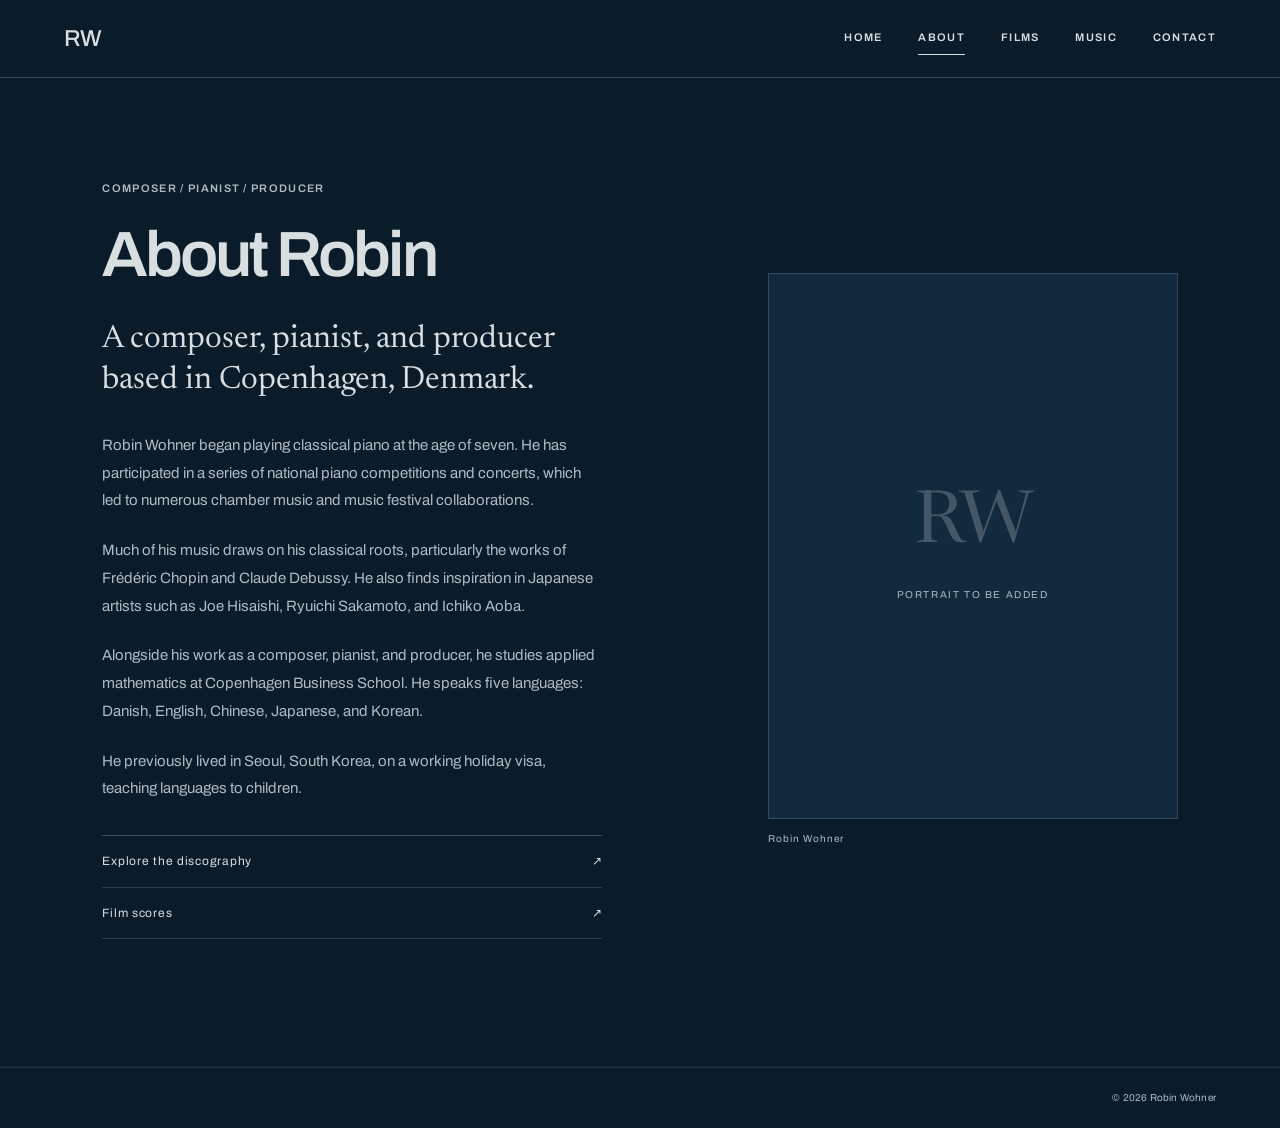
==== commit 768b4078: "Add subtle home-to-About link and revise piano performance background" ====
--- a/about.html
+++ b/about.html
@@ -1 +1 @@
-<!doctype html><html lang="en"><head><meta charset="utf-8"><meta name="viewport" content="width=device-width, initial-scale=1"><meta name="description" content="About Robin Wohner, composer, pianist and producer based in Copenhagen."><title>About — Robin Wohner</title><link rel="preconnect" href="https://fonts.googleapis.com"><link rel="preconnect" href="https://fonts.gstatic.com" crossorigin><link href="https://fonts.googleapis.com/css2?family=Archivo:wght@400;500;600;700&family=IBM+Plex+Mono:wght@400;500&family=Newsreader:opsz,wght@6..72,400;6..72,500&display=swap" rel="stylesheet"><link rel="stylesheet" href="style.css"></head><body><header class="site-header"><a class="wordmark" href="index.html" aria-label="Robin Wohner, home">RW</a><nav aria-label="Main navigation"><a href="index.html">Home</a><a href="about.html" aria-current="page">About</a><a href="film.html">Films</a><a href="music.html">Music</a><a href="contact.html">Contact</a></nav></header><main class="about-page"><section class="about-layout" aria-labelledby="about-heading"><div class="about-copy"><p class="overline">Composer / Pianist / Producer</p><h1 id="about-heading">About Robin</h1><p class="about-lead">A composer, pianist, and producer based in Copenhagen, Denmark.</p><div class="about-biography"><p>Robin Wohner began playing piano at the age of seven. Active in Danish piano competitions and youth concerts, he later pursued further musical education at Det Kongelige Danske Musikkonservatorium (RCM) and through the Jacob Gade talent acceleration programme.</p><p>Much of his music draws on his classical roots, particularly the works of Frédéric Chopin and Claude Debussy. He also finds inspiration in Japanese artists such as Joe Hisaishi, Ryuichi Sakamoto, and Ichiko Aoba.</p><p>Alongside his work as a composer, pianist, and producer, he studies applied mathematics at Copenhagen Business School. He speaks five languages: Danish, English, Chinese, Japanese, and Korean.</p><p>He previously lived in Seoul, South Korea, on a working holiday visa, teaching languages to children.</p></div><div class="about-work-links"><a href="music.html">Explore the discography <span aria-hidden="true">↗</span></a><a href="film.html">Film scores <span aria-hidden="true">↗</span></a></div></div><figure class="about-portrait-placeholder" aria-label="Portrait placeholder"><div class="portrait-placeholder-frame"><span class="portrait-placeholder-mark" aria-hidden="true">RW</span><span>Portrait to be added</span></div><figcaption>Robin Wohner</figcaption></figure></section></main><footer class="site-footer"><span>© 2026 Robin Wohner</span></footer></body></html>+<!doctype html><html lang="en"><head><meta charset="utf-8"><meta name="viewport" content="width=device-width, initial-scale=1"><meta name="description" content="About Robin Wohner, composer, pianist and producer based in Copenhagen."><title>About — Robin Wohner</title><link rel="preconnect" href="https://fonts.googleapis.com"><link rel="preconnect" href="https://fonts.gstatic.com" crossorigin><link href="https://fonts.googleapis.com/css2?family=Archivo:wght@400;500;600;700&family=IBM+Plex+Mono:wght@400;500&family=Newsreader:opsz,wght@6..72,400;6..72,500&display=swap" rel="stylesheet"><link rel="stylesheet" href="style.css"></head><body><header class="site-header"><a class="wordmark" href="index.html" aria-label="Robin Wohner, home">RW</a><nav aria-label="Main navigation"><a href="index.html">Home</a><a href="about.html" aria-current="page">About</a><a href="film.html">Films</a><a href="music.html">Music</a><a href="contact.html">Contact</a></nav></header><main class="about-page"><section class="about-layout" aria-labelledby="about-heading"><div class="about-copy"><p class="overline">Composer / Pianist / Producer</p><h1 id="about-heading">About Robin</h1><p class="about-lead">A composer, pianist, and producer based in Copenhagen, Denmark.</p><div class="about-biography"><p>Robin Wohner began playing classical piano at the age of seven. He has participated in a series of national piano competitions and concerts, which led to numerous chamber music and music festival collaborations.</p><p>Much of his music draws on his classical roots, particularly the works of Frédéric Chopin and Claude Debussy. He also finds inspiration in Japanese artists such as Joe Hisaishi, Ryuichi Sakamoto, and Ichiko Aoba.</p><p>Alongside his work as a composer, pianist, and producer, he studies applied mathematics at Copenhagen Business School. He speaks five languages: Danish, English, Chinese, Japanese, and Korean.</p><p>He previously lived in Seoul, South Korea, on a working holiday visa, teaching languages to children.</p></div><div class="about-work-links"><a href="music.html">Explore the discography <span aria-hidden="true">↗</span></a><a href="film.html">Film scores <span aria-hidden="true">↗</span></a></div></div><figure class="about-portrait-placeholder" aria-label="Portrait placeholder"><div class="portrait-placeholder-frame"><span class="portrait-placeholder-mark" aria-hidden="true">RW</span><span>Portrait to be added</span></div><figcaption>Robin Wohner</figcaption></figure></section></main><footer class="site-footer"><span>© 2026 Robin Wohner</span></footer></body></html>
--- a/style.css
+++ b/style.css
@@ -294,3 +294,7 @@
 
 /* Minimal RW monogram. */
 .site-header .wordmark{font-family:'Archivo',Arial,sans-serif;font-size:23px;font-weight:500;letter-spacing:-.06em;line-height:1;text-decoration:none}
+
+/* Small biography link beneath the home introduction. */
+.home-about-link{display:inline-flex;align-items:center;gap:16px;margin-top:8px;padding:5px 0;font-size:11px;line-height:1.5;letter-spacing:.03em;color:var(--muted);text-decoration:none;border-bottom:1px solid #aebbc34d}
+.home-about-link:hover{color:var(--gray);border-bottom-color:currentColor}
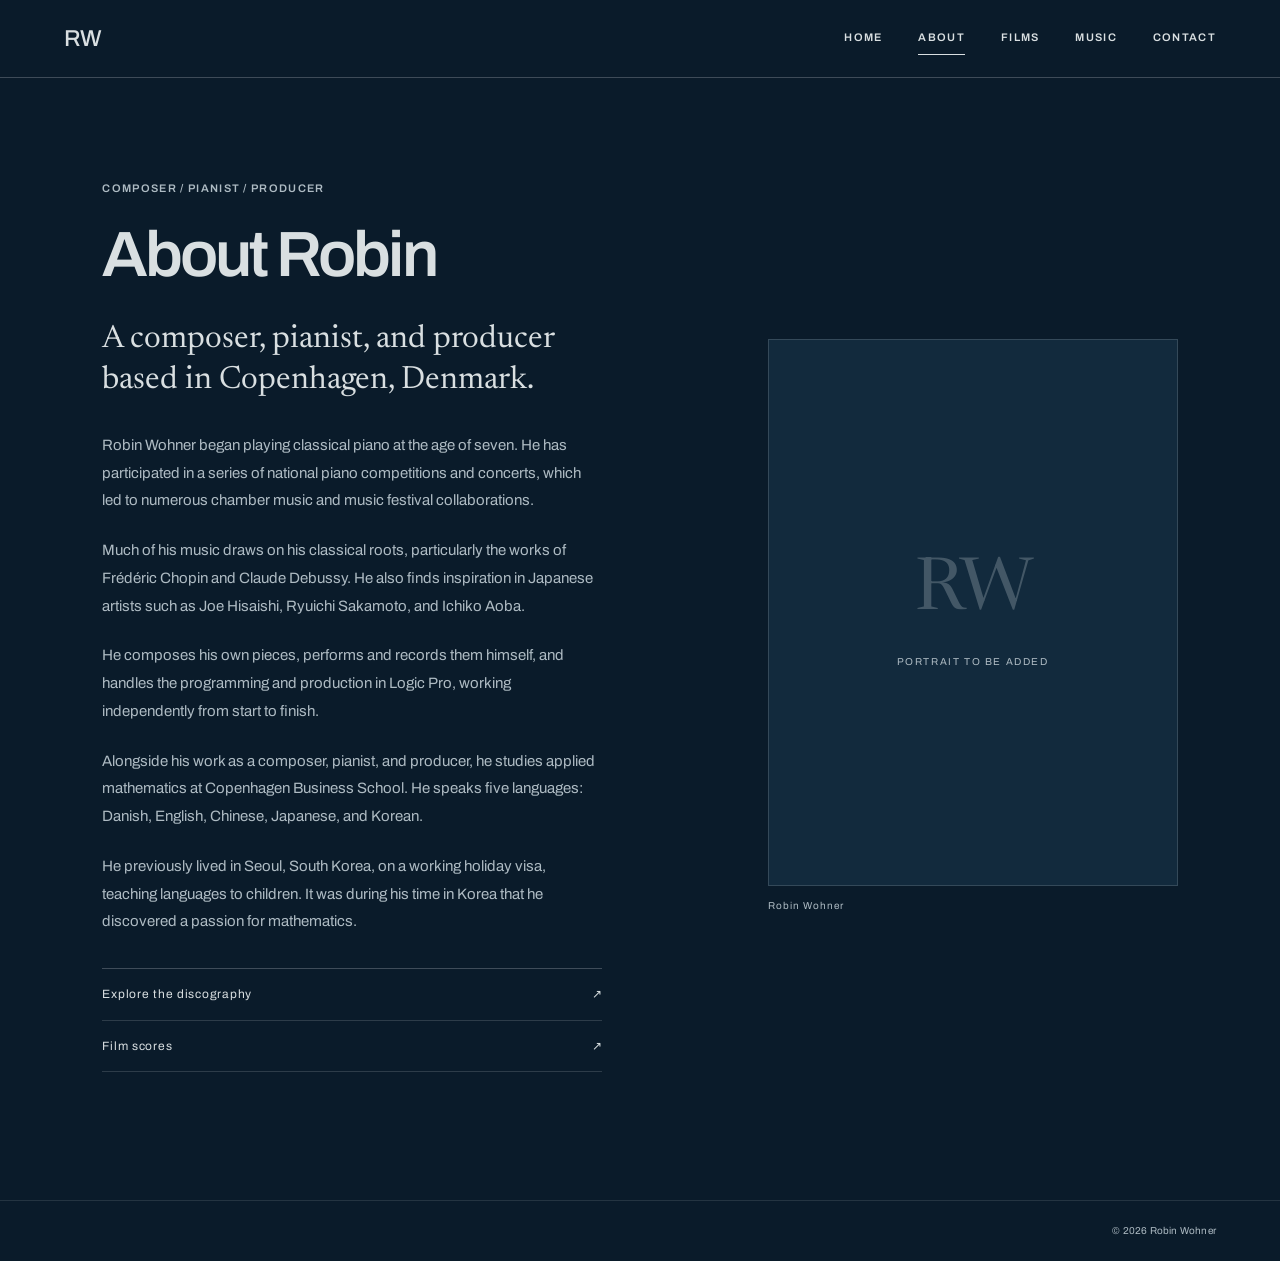
==== commit bb1e4b81: "Add independent music workflow and discovery of mathematics in Korea" ====
--- a/about.html
+++ b/about.html
@@ -1 +1 @@
-<!doctype html><html lang="en"><head><meta charset="utf-8"><meta name="viewport" content="width=device-width, initial-scale=1"><meta name="description" content="About Robin Wohner, composer, pianist and producer based in Copenhagen."><title>About — Robin Wohner</title><link rel="preconnect" href="https://fonts.googleapis.com"><link rel="preconnect" href="https://fonts.gstatic.com" crossorigin><link href="https://fonts.googleapis.com/css2?family=Archivo:wght@400;500;600;700&family=IBM+Plex+Mono:wght@400;500&family=Newsreader:opsz,wght@6..72,400;6..72,500&display=swap" rel="stylesheet"><link rel="stylesheet" href="style.css"></head><body><header class="site-header"><a class="wordmark" href="index.html" aria-label="Robin Wohner, home">RW</a><nav aria-label="Main navigation"><a href="index.html">Home</a><a href="about.html" aria-current="page">About</a><a href="film.html">Films</a><a href="music.html">Music</a><a href="contact.html">Contact</a></nav></header><main class="about-page"><section class="about-layout" aria-labelledby="about-heading"><div class="about-copy"><p class="overline">Composer / Pianist / Producer</p><h1 id="about-heading">About Robin</h1><p class="about-lead">A composer, pianist, and producer based in Copenhagen, Denmark.</p><div class="about-biography"><p>Robin Wohner began playing classical piano at the age of seven. He has participated in a series of national piano competitions and concerts, which led to numerous chamber music and music festival collaborations.</p><p>Much of his music draws on his classical roots, particularly the works of Frédéric Chopin and Claude Debussy. He also finds inspiration in Japanese artists such as Joe Hisaishi, Ryuichi Sakamoto, and Ichiko Aoba.</p><p>Alongside his work as a composer, pianist, and producer, he studies applied mathematics at Copenhagen Business School. He speaks five languages: Danish, English, Chinese, Japanese, and Korean.</p><p>He previously lived in Seoul, South Korea, on a working holiday visa, teaching languages to children.</p></div><div class="about-work-links"><a href="music.html">Explore the discography <span aria-hidden="true">↗</span></a><a href="film.html">Film scores <span aria-hidden="true">↗</span></a></div></div><figure class="about-portrait-placeholder" aria-label="Portrait placeholder"><div class="portrait-placeholder-frame"><span class="portrait-placeholder-mark" aria-hidden="true">RW</span><span>Portrait to be added</span></div><figcaption>Robin Wohner</figcaption></figure></section></main><footer class="site-footer"><span>© 2026 Robin Wohner</span></footer></body></html>+<!doctype html><html lang="en"><head><meta charset="utf-8"><meta name="viewport" content="width=device-width, initial-scale=1"><meta name="description" content="About Robin Wohner, composer, pianist and producer based in Copenhagen."><title>About — Robin Wohner</title><link rel="preconnect" href="https://fonts.googleapis.com"><link rel="preconnect" href="https://fonts.gstatic.com" crossorigin><link href="https://fonts.googleapis.com/css2?family=Archivo:wght@400;500;600;700&family=IBM+Plex+Mono:wght@400;500&family=Newsreader:opsz,wght@6..72,400;6..72,500&display=swap" rel="stylesheet"><link rel="stylesheet" href="style.css"></head><body><header class="site-header"><a class="wordmark" href="index.html" aria-label="Robin Wohner, home">RW</a><nav aria-label="Main navigation"><a href="index.html">Home</a><a href="about.html" aria-current="page">About</a><a href="film.html">Films</a><a href="music.html">Music</a><a href="contact.html">Contact</a></nav></header><main class="about-page"><section class="about-layout" aria-labelledby="about-heading"><div class="about-copy"><p class="overline">Composer / Pianist / Producer</p><h1 id="about-heading">About Robin</h1><p class="about-lead">A composer, pianist, and producer based in Copenhagen, Denmark.</p><div class="about-biography"><p>Robin Wohner began playing classical piano at the age of seven. He has participated in a series of national piano competitions and concerts, which led to numerous chamber music and music festival collaborations.</p><p>Much of his music draws on his classical roots, particularly the works of Frédéric Chopin and Claude Debussy. He also finds inspiration in Japanese artists such as Joe Hisaishi, Ryuichi Sakamoto, and Ichiko Aoba.</p><p>He composes his own pieces, performs and records them himself, and handles the programming and production in Logic Pro, working independently from start to finish.</p><p>Alongside his work as a composer, pianist, and producer, he studies applied mathematics at Copenhagen Business School. He speaks five languages: Danish, English, Chinese, Japanese, and Korean.</p><p>He previously lived in Seoul, South Korea, on a working holiday visa, teaching languages to children. It was during his time in Korea that he discovered a passion for mathematics.</p></div><div class="about-work-links"><a href="music.html">Explore the discography <span aria-hidden="true">↗</span></a><a href="film.html">Film scores <span aria-hidden="true">↗</span></a></div></div><figure class="about-portrait-placeholder" aria-label="Portrait placeholder"><div class="portrait-placeholder-frame"><span class="portrait-placeholder-mark" aria-hidden="true">RW</span><span>Portrait to be added</span></div><figcaption>Robin Wohner</figcaption></figure></section></main><footer class="site-footer"><span>© 2026 Robin Wohner</span></footer></body></html>
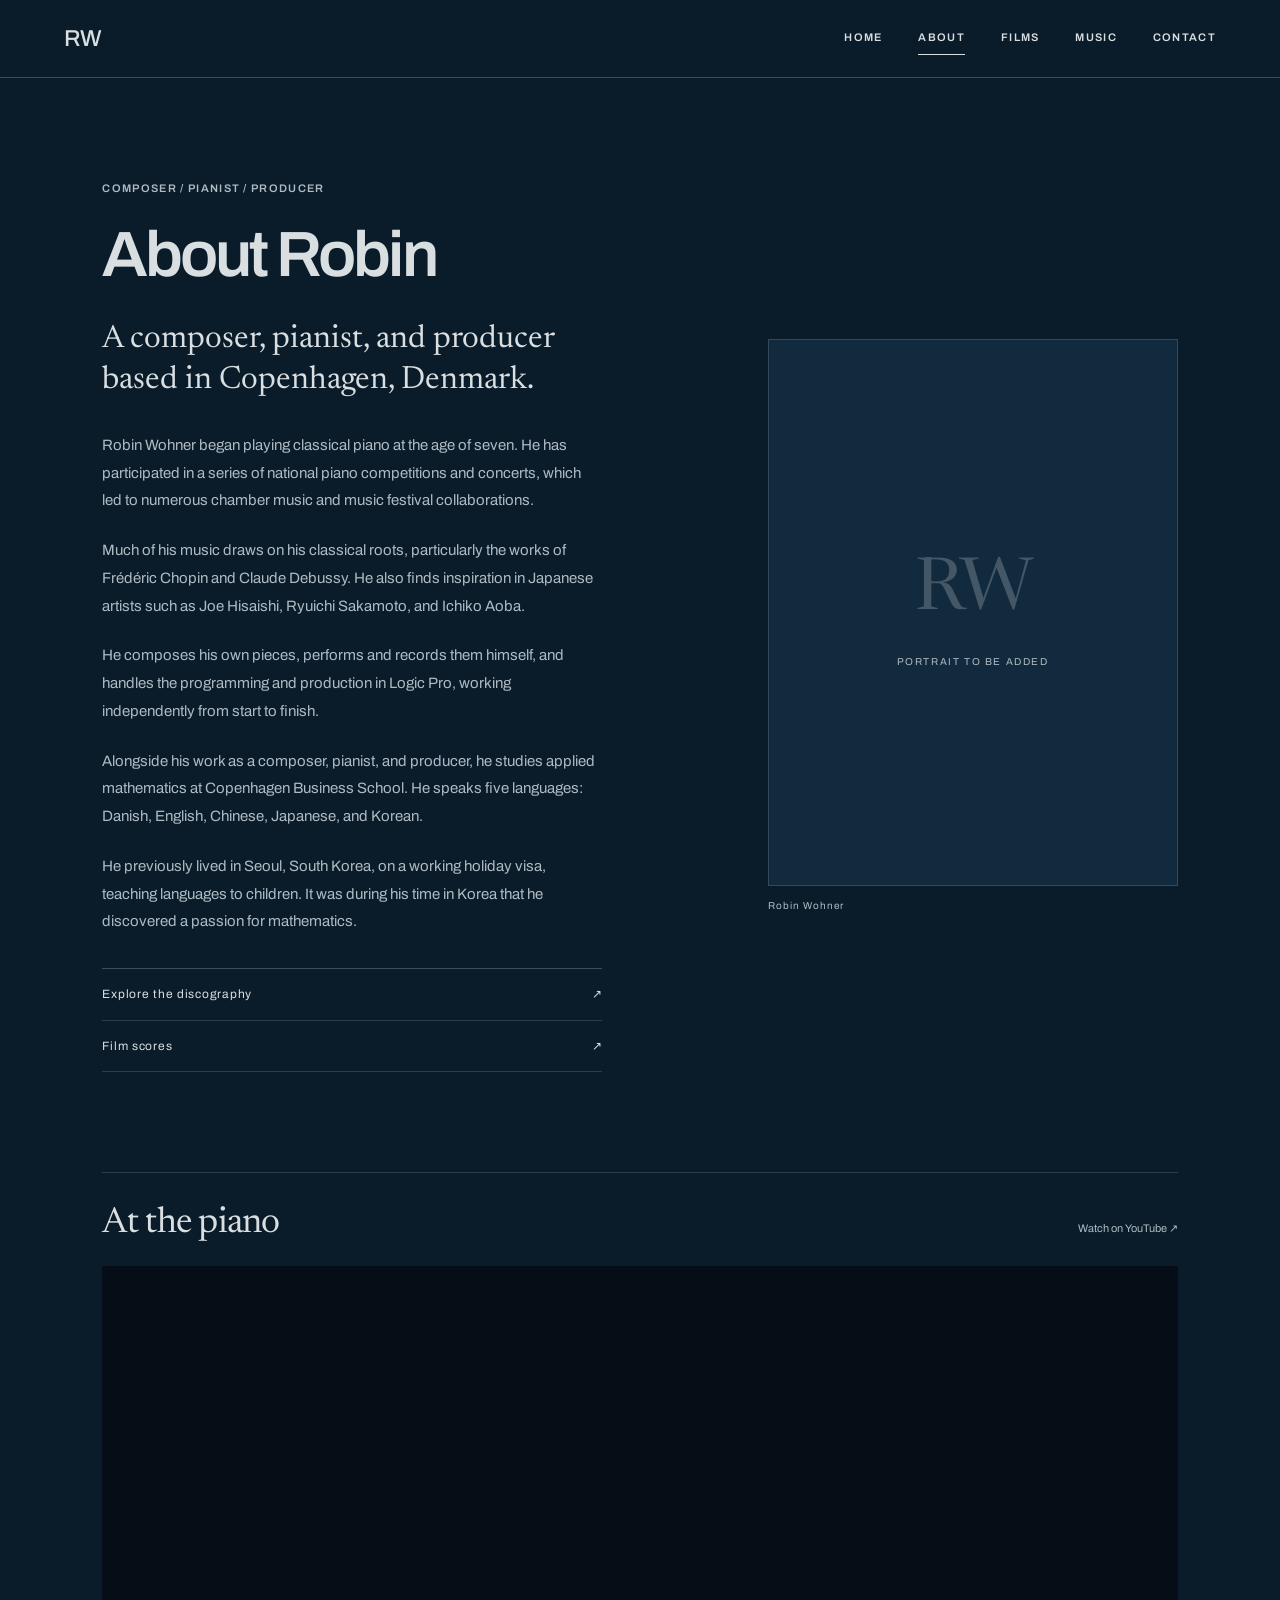
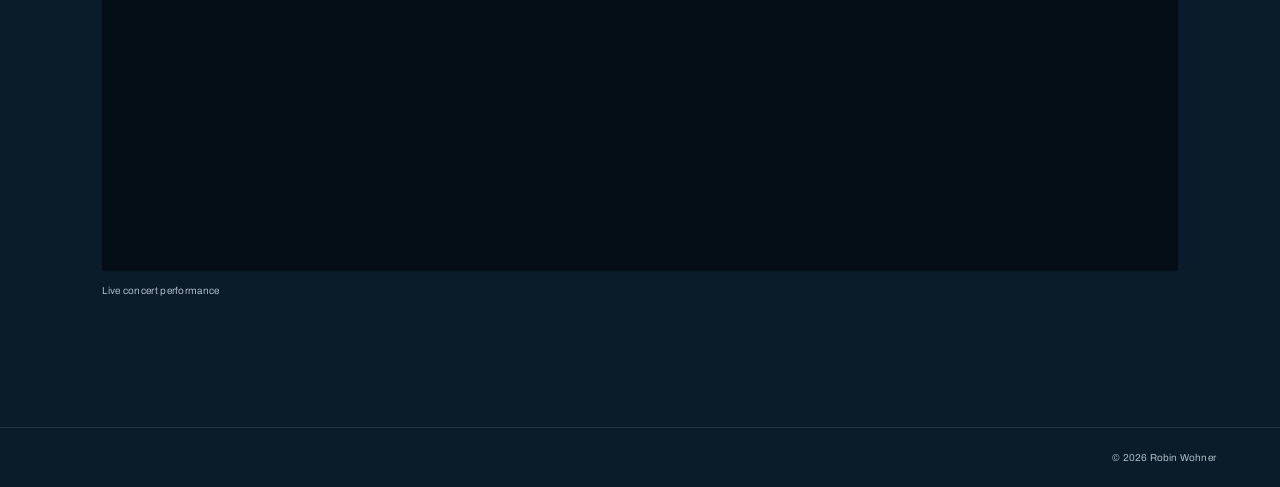
==== commit 1d0a9ba8: "Embed live concert performance on About and rename home biography link" ====
--- a/about.html
+++ b/about.html
@@ -1 +1 @@
-<!doctype html><html lang="en"><head><meta charset="utf-8"><meta name="viewport" content="width=device-width, initial-scale=1"><meta name="description" content="About Robin Wohner, composer, pianist and producer based in Copenhagen."><title>About — Robin Wohner</title><link rel="preconnect" href="https://fonts.googleapis.com"><link rel="preconnect" href="https://fonts.gstatic.com" crossorigin><link href="https://fonts.googleapis.com/css2?family=Archivo:wght@400;500;600;700&family=IBM+Plex+Mono:wght@400;500&family=Newsreader:opsz,wght@6..72,400;6..72,500&display=swap" rel="stylesheet"><link rel="stylesheet" href="style.css"></head><body><header class="site-header"><a class="wordmark" href="index.html" aria-label="Robin Wohner, home">RW</a><nav aria-label="Main navigation"><a href="index.html">Home</a><a href="about.html" aria-current="page">About</a><a href="film.html">Films</a><a href="music.html">Music</a><a href="contact.html">Contact</a></nav></header><main class="about-page"><section class="about-layout" aria-labelledby="about-heading"><div class="about-copy"><p class="overline">Composer / Pianist / Producer</p><h1 id="about-heading">About Robin</h1><p class="about-lead">A composer, pianist, and producer based in Copenhagen, Denmark.</p><div class="about-biography"><p>Robin Wohner began playing classical piano at the age of seven. He has participated in a series of national piano competitions and concerts, which led to numerous chamber music and music festival collaborations.</p><p>Much of his music draws on his classical roots, particularly the works of Frédéric Chopin and Claude Debussy. He also finds inspiration in Japanese artists such as Joe Hisaishi, Ryuichi Sakamoto, and Ichiko Aoba.</p><p>He composes his own pieces, performs and records them himself, and handles the programming and production in Logic Pro, working independently from start to finish.</p><p>Alongside his work as a composer, pianist, and producer, he studies applied mathematics at Copenhagen Business School. He speaks five languages: Danish, English, Chinese, Japanese, and Korean.</p><p>He previously lived in Seoul, South Korea, on a working holiday visa, teaching languages to children. It was during his time in Korea that he discovered a passion for mathematics.</p></div><div class="about-work-links"><a href="music.html">Explore the discography <span aria-hidden="true">↗</span></a><a href="film.html">Film scores <span aria-hidden="true">↗</span></a></div></div><figure class="about-portrait-placeholder" aria-label="Portrait placeholder"><div class="portrait-placeholder-frame"><span class="portrait-placeholder-mark" aria-hidden="true">RW</span><span>Portrait to be added</span></div><figcaption>Robin Wohner</figcaption></figure></section></main><footer class="site-footer"><span>© 2026 Robin Wohner</span></footer></body></html>+<!doctype html><html lang="en"><head><meta charset="utf-8"><meta name="viewport" content="width=device-width, initial-scale=1"><meta name="description" content="About Robin Wohner, composer, pianist and producer based in Copenhagen."><title>About — Robin Wohner</title><link rel="preconnect" href="https://fonts.googleapis.com"><link rel="preconnect" href="https://fonts.gstatic.com" crossorigin><link href="https://fonts.googleapis.com/css2?family=Archivo:wght@400;500;600;700&family=IBM+Plex+Mono:wght@400;500&family=Newsreader:opsz,wght@6..72,400;6..72,500&display=swap" rel="stylesheet"><link rel="stylesheet" href="style.css"></head><body><header class="site-header"><a class="wordmark" href="index.html" aria-label="Robin Wohner, home">RW</a><nav aria-label="Main navigation"><a href="index.html">Home</a><a href="about.html" aria-current="page">About</a><a href="film.html">Films</a><a href="music.html">Music</a><a href="contact.html">Contact</a></nav></header><main class="about-page"><section class="about-layout" aria-labelledby="about-heading"><div class="about-copy"><p class="overline">Composer / Pianist / Producer</p><h1 id="about-heading">About Robin</h1><p class="about-lead">A composer, pianist, and producer based in Copenhagen, Denmark.</p><div class="about-biography"><p>Robin Wohner began playing classical piano at the age of seven. He has participated in a series of national piano competitions and concerts, which led to numerous chamber music and music festival collaborations.</p><p>Much of his music draws on his classical roots, particularly the works of Frédéric Chopin and Claude Debussy. He also finds inspiration in Japanese artists such as Joe Hisaishi, Ryuichi Sakamoto, and Ichiko Aoba.</p><p>He composes his own pieces, performs and records them himself, and handles the programming and production in Logic Pro, working independently from start to finish.</p><p>Alongside his work as a composer, pianist, and producer, he studies applied mathematics at Copenhagen Business School. He speaks five languages: Danish, English, Chinese, Japanese, and Korean.</p><p>He previously lived in Seoul, South Korea, on a working holiday visa, teaching languages to children. It was during his time in Korea that he discovered a passion for mathematics.</p></div><div class="about-work-links"><a href="music.html">Explore the discography <span aria-hidden="true">↗</span></a><a href="film.html">Film scores <span aria-hidden="true">↗</span></a></div></div><figure class="about-portrait-placeholder" aria-label="Portrait placeholder"><div class="portrait-placeholder-frame"><span class="portrait-placeholder-mark" aria-hidden="true">RW</span><span>Portrait to be added</span></div><figcaption>Robin Wohner</figcaption></figure></section><section class="about-concert" aria-labelledby="concert-heading"><div class="about-concert-heading"><h2 id="concert-heading">At the piano</h2><a href="https://youtu.be/pJ6nPZSP5-0" target="_blank" rel="noopener noreferrer">Watch on YouTube <span aria-hidden="true">↗</span></a></div><div class="about-concert-player"><iframe src="https://www.youtube-nocookie.com/embed/pJ6nPZSP5-0" title="Robin Wohner — live piano performance at a concert" loading="lazy" referrerpolicy="strict-origin-when-cross-origin" allow="accelerometer; autoplay; clipboard-write; encrypted-media; gyroscope; picture-in-picture; web-share" allowfullscreen></iframe></div><p class="about-concert-caption">Live concert performance</p></section></main><footer class="site-footer"><span>© 2026 Robin Wohner</span></footer></body></html>
--- a/style.css
+++ b/style.css
@@ -298,3 +298,14 @@
 /* Small biography link beneath the home introduction. */
 .home-about-link{display:inline-flex;align-items:center;gap:16px;margin-top:8px;padding:5px 0;font-size:11px;line-height:1.5;letter-spacing:.03em;color:var(--muted);text-decoration:none;border-bottom:1px solid #aebbc34d}
 .home-about-link:hover{color:var(--gray);border-bottom-color:currentColor}
+
+/* Live performance on About. */
+.about-concert{max-width:1180px;margin:clamp(65px,8vw,100px) auto 0;padding-top:30px;border-top:1px solid #d9dfe12b}
+.about-concert-heading{display:flex;justify-content:space-between;align-items:baseline;gap:24px;margin-bottom:20px}
+.about-concert-heading h2{font-family:'Newsreader',Georgia,serif;font-size:clamp(26px,3vw,36px);font-weight:400;line-height:1.2;letter-spacing:-.02em;margin:0}
+.about-concert-heading a{font-size:11px;color:var(--muted);text-decoration:none;white-space:nowrap}
+.about-concert-heading a:hover{color:var(--gray);text-decoration:underline}
+.about-concert-player{width:100%;aspect-ratio:16/9;background:#050e16}
+.about-concert-player iframe{display:block;width:100%;height:100%;border:0}
+.about-concert-caption{font-size:10px;letter-spacing:.03em;color:var(--muted);margin:12px 0 0}
+@media(max-width:480px){.about-concert-heading{gap:12px}.about-concert-heading a{font-size:10px}}
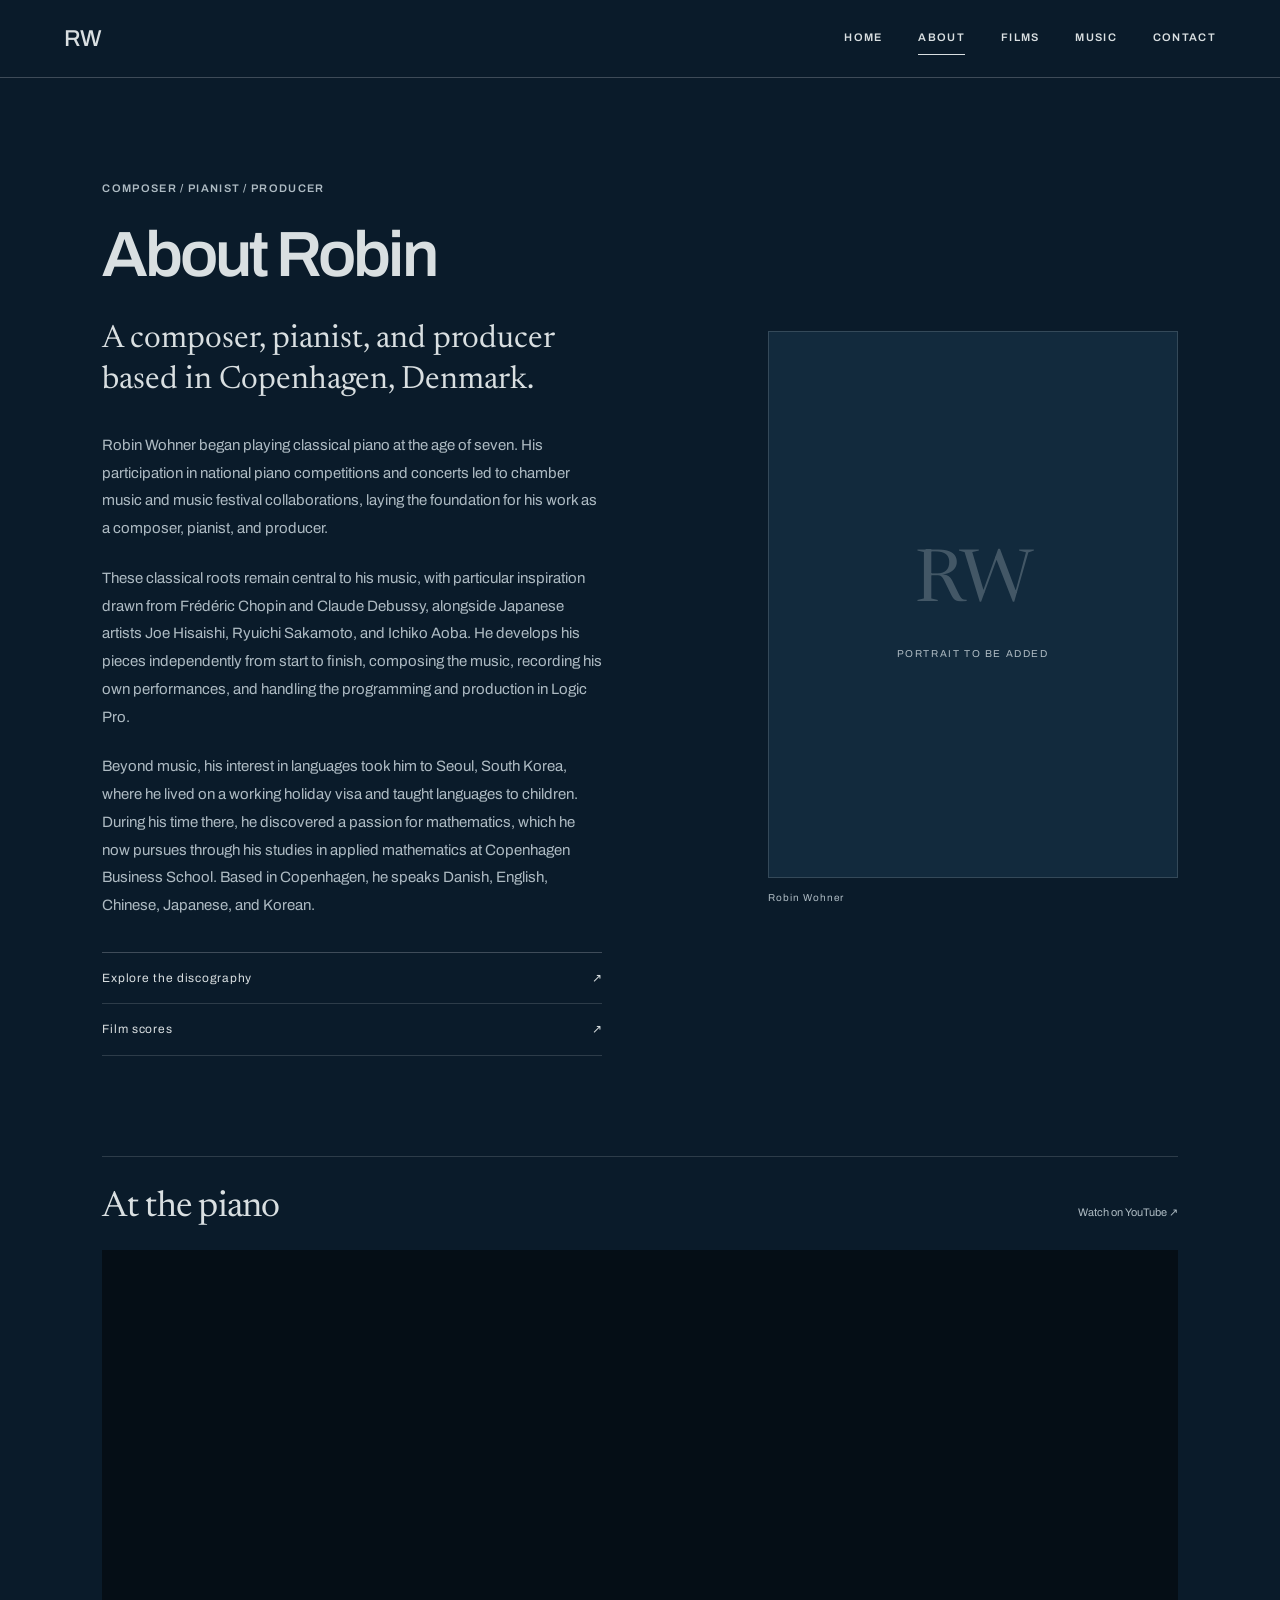
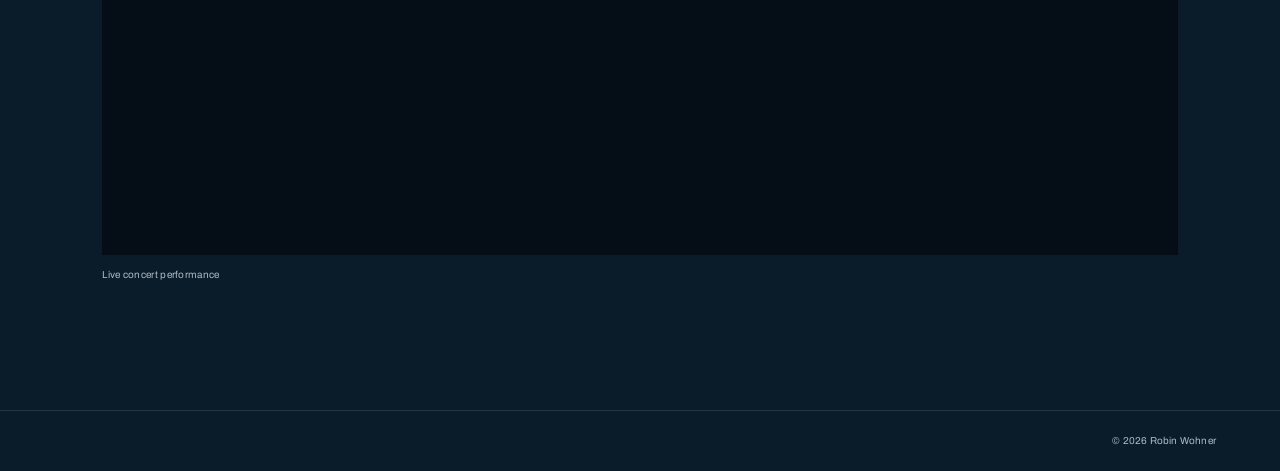
==== commit 50c3c484: "Rewrite About biography as a connected narrative" ====
--- a/about.html
+++ b/about.html
@@ -1 +1 @@
-<!doctype html><html lang="en"><head><meta charset="utf-8"><meta name="viewport" content="width=device-width, initial-scale=1"><meta name="description" content="About Robin Wohner, composer, pianist and producer based in Copenhagen."><title>About — Robin Wohner</title><link rel="preconnect" href="https://fonts.googleapis.com"><link rel="preconnect" href="https://fonts.gstatic.com" crossorigin><link href="https://fonts.googleapis.com/css2?family=Archivo:wght@400;500;600;700&family=IBM+Plex+Mono:wght@400;500&family=Newsreader:opsz,wght@6..72,400;6..72,500&display=swap" rel="stylesheet"><link rel="stylesheet" href="style.css"></head><body><header class="site-header"><a class="wordmark" href="index.html" aria-label="Robin Wohner, home">RW</a><nav aria-label="Main navigation"><a href="index.html">Home</a><a href="about.html" aria-current="page">About</a><a href="film.html">Films</a><a href="music.html">Music</a><a href="contact.html">Contact</a></nav></header><main class="about-page"><section class="about-layout" aria-labelledby="about-heading"><div class="about-copy"><p class="overline">Composer / Pianist / Producer</p><h1 id="about-heading">About Robin</h1><p class="about-lead">A composer, pianist, and producer based in Copenhagen, Denmark.</p><div class="about-biography"><p>Robin Wohner began playing classical piano at the age of seven. He has participated in a series of national piano competitions and concerts, which led to numerous chamber music and music festival collaborations.</p><p>Much of his music draws on his classical roots, particularly the works of Frédéric Chopin and Claude Debussy. He also finds inspiration in Japanese artists such as Joe Hisaishi, Ryuichi Sakamoto, and Ichiko Aoba.</p><p>He composes his own pieces, performs and records them himself, and handles the programming and production in Logic Pro, working independently from start to finish.</p><p>Alongside his work as a composer, pianist, and producer, he studies applied mathematics at Copenhagen Business School. He speaks five languages: Danish, English, Chinese, Japanese, and Korean.</p><p>He previously lived in Seoul, South Korea, on a working holiday visa, teaching languages to children. It was during his time in Korea that he discovered a passion for mathematics.</p></div><div class="about-work-links"><a href="music.html">Explore the discography <span aria-hidden="true">↗</span></a><a href="film.html">Film scores <span aria-hidden="true">↗</span></a></div></div><figure class="about-portrait-placeholder" aria-label="Portrait placeholder"><div class="portrait-placeholder-frame"><span class="portrait-placeholder-mark" aria-hidden="true">RW</span><span>Portrait to be added</span></div><figcaption>Robin Wohner</figcaption></figure></section><section class="about-concert" aria-labelledby="concert-heading"><div class="about-concert-heading"><h2 id="concert-heading">At the piano</h2><a href="https://youtu.be/pJ6nPZSP5-0" target="_blank" rel="noopener noreferrer">Watch on YouTube <span aria-hidden="true">↗</span></a></div><div class="about-concert-player"><iframe src="https://www.youtube-nocookie.com/embed/pJ6nPZSP5-0" title="Robin Wohner — live piano performance at a concert" loading="lazy" referrerpolicy="strict-origin-when-cross-origin" allow="accelerometer; autoplay; clipboard-write; encrypted-media; gyroscope; picture-in-picture; web-share" allowfullscreen></iframe></div><p class="about-concert-caption">Live concert performance</p></section></main><footer class="site-footer"><span>© 2026 Robin Wohner</span></footer></body></html>+<!doctype html><html lang="en"><head><meta charset="utf-8"><meta name="viewport" content="width=device-width, initial-scale=1"><meta name="description" content="About Robin Wohner, composer, pianist and producer based in Copenhagen."><title>About — Robin Wohner</title><link rel="preconnect" href="https://fonts.googleapis.com"><link rel="preconnect" href="https://fonts.gstatic.com" crossorigin><link href="https://fonts.googleapis.com/css2?family=Archivo:wght@400;500;600;700&family=IBM+Plex+Mono:wght@400;500&family=Newsreader:opsz,wght@6..72,400;6..72,500&display=swap" rel="stylesheet"><link rel="stylesheet" href="style.css"></head><body><header class="site-header"><a class="wordmark" href="index.html" aria-label="Robin Wohner, home">RW</a><nav aria-label="Main navigation"><a href="index.html">Home</a><a href="about.html" aria-current="page">About</a><a href="film.html">Films</a><a href="music.html">Music</a><a href="contact.html">Contact</a></nav></header><main class="about-page"><section class="about-layout" aria-labelledby="about-heading"><div class="about-copy"><p class="overline">Composer / Pianist / Producer</p><h1 id="about-heading">About Robin</h1><p class="about-lead">A composer, pianist, and producer based in Copenhagen, Denmark.</p><div class="about-biography"><p>Robin Wohner began playing classical piano at the age of seven. His participation in national piano competitions and concerts led to chamber music and music festival collaborations, laying the foundation for his work as a composer, pianist, and producer.</p><p>These classical roots remain central to his music, with particular inspiration drawn from Frédéric Chopin and Claude Debussy, alongside Japanese artists Joe Hisaishi, Ryuichi Sakamoto, and Ichiko Aoba. He develops his pieces independently from start to finish, composing the music, recording his own performances, and handling the programming and production in Logic Pro.</p><p>Beyond music, his interest in languages took him to Seoul, South Korea, where he lived on a working holiday visa and taught languages to children. During his time there, he discovered a passion for mathematics, which he now pursues through his studies in applied mathematics at Copenhagen Business School. Based in Copenhagen, he speaks Danish, English, Chinese, Japanese, and Korean.</p></div><div class="about-work-links"><a href="music.html">Explore the discography <span aria-hidden="true">↗</span></a><a href="film.html">Film scores <span aria-hidden="true">↗</span></a></div></div><figure class="about-portrait-placeholder" aria-label="Portrait placeholder"><div class="portrait-placeholder-frame"><span class="portrait-placeholder-mark" aria-hidden="true">RW</span><span>Portrait to be added</span></div><figcaption>Robin Wohner</figcaption></figure></section><section class="about-concert" aria-labelledby="concert-heading"><div class="about-concert-heading"><h2 id="concert-heading">At the piano</h2><a href="https://youtu.be/pJ6nPZSP5-0" target="_blank" rel="noopener noreferrer">Watch on YouTube <span aria-hidden="true">↗</span></a></div><div class="about-concert-player"><iframe src="https://www.youtube-nocookie.com/embed/pJ6nPZSP5-0" title="Robin Wohner — live piano performance at a concert" loading="lazy" referrerpolicy="strict-origin-when-cross-origin" allow="accelerometer; autoplay; clipboard-write; encrypted-media; gyroscope; picture-in-picture; web-share" allowfullscreen></iframe></div><p class="about-concert-caption">Live concert performance</p></section></main><footer class="site-footer"><span>© 2026 Robin Wohner</span></footer></body></html>
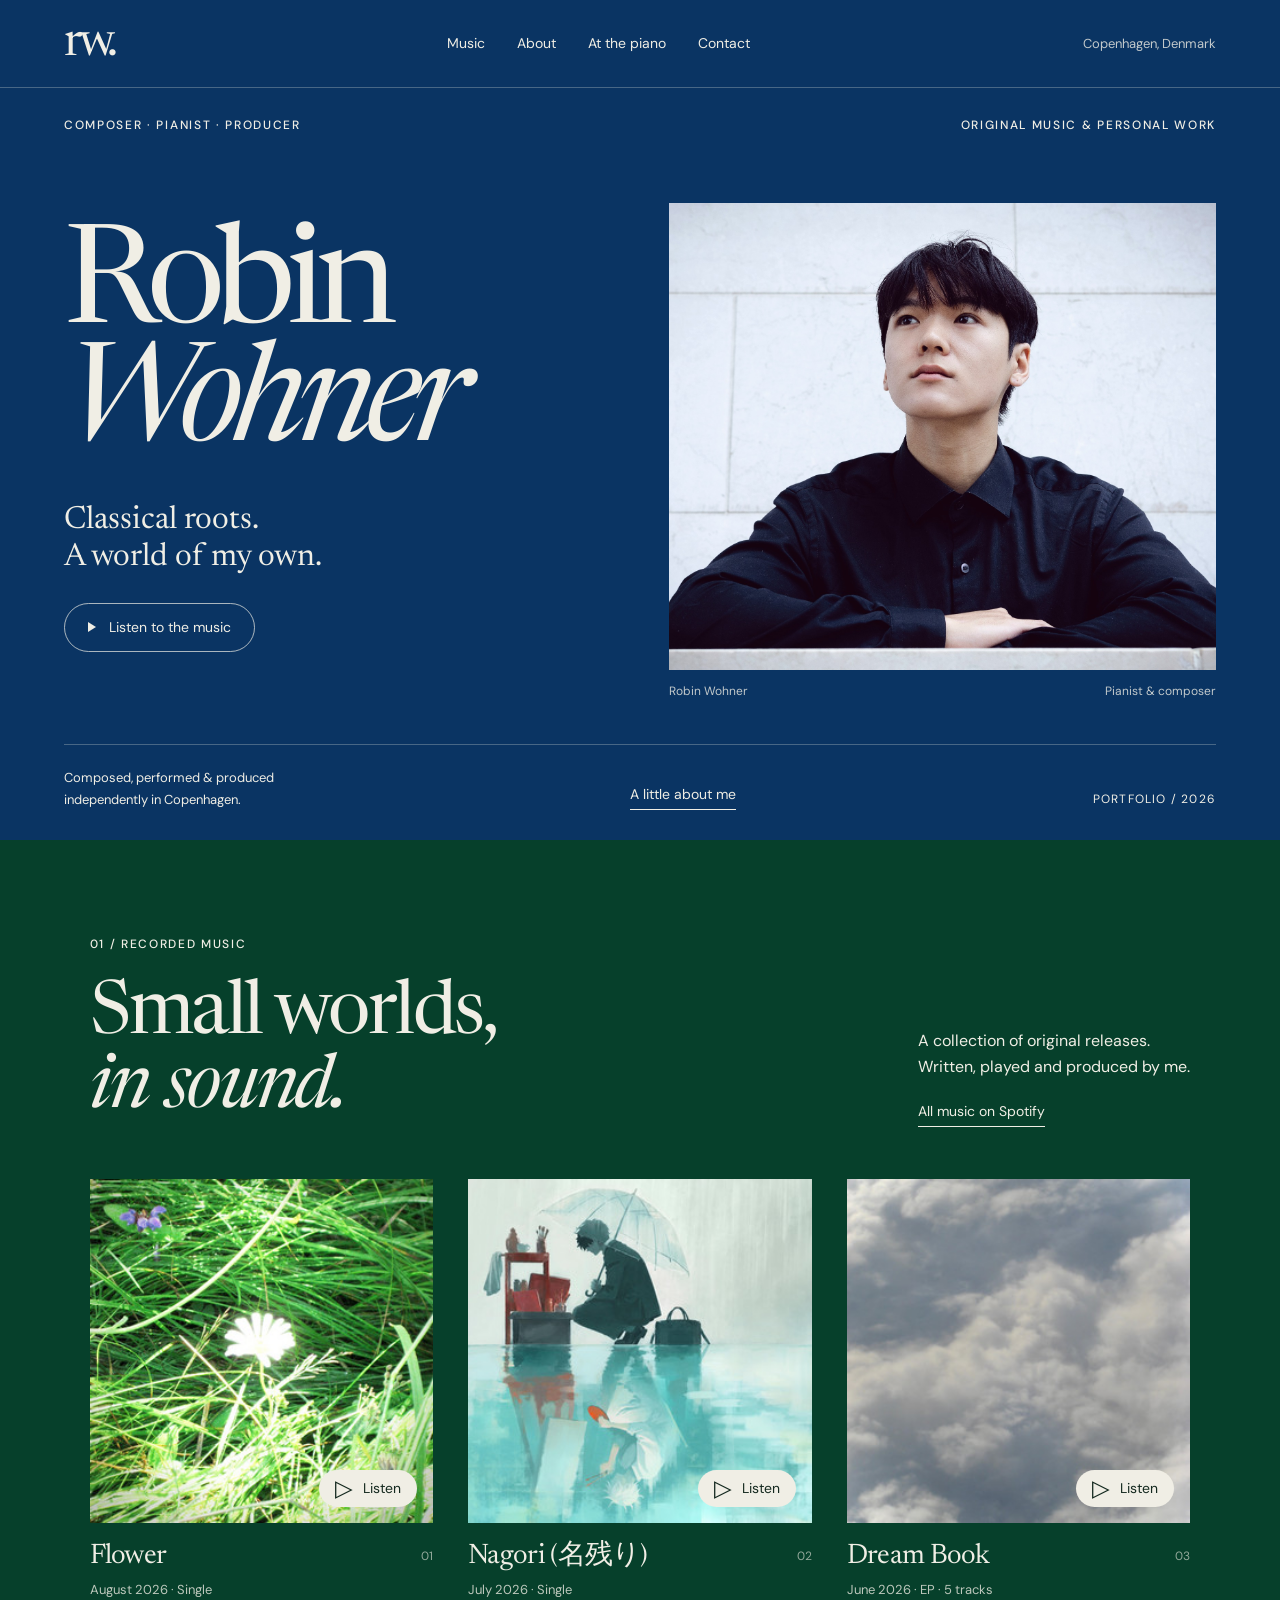
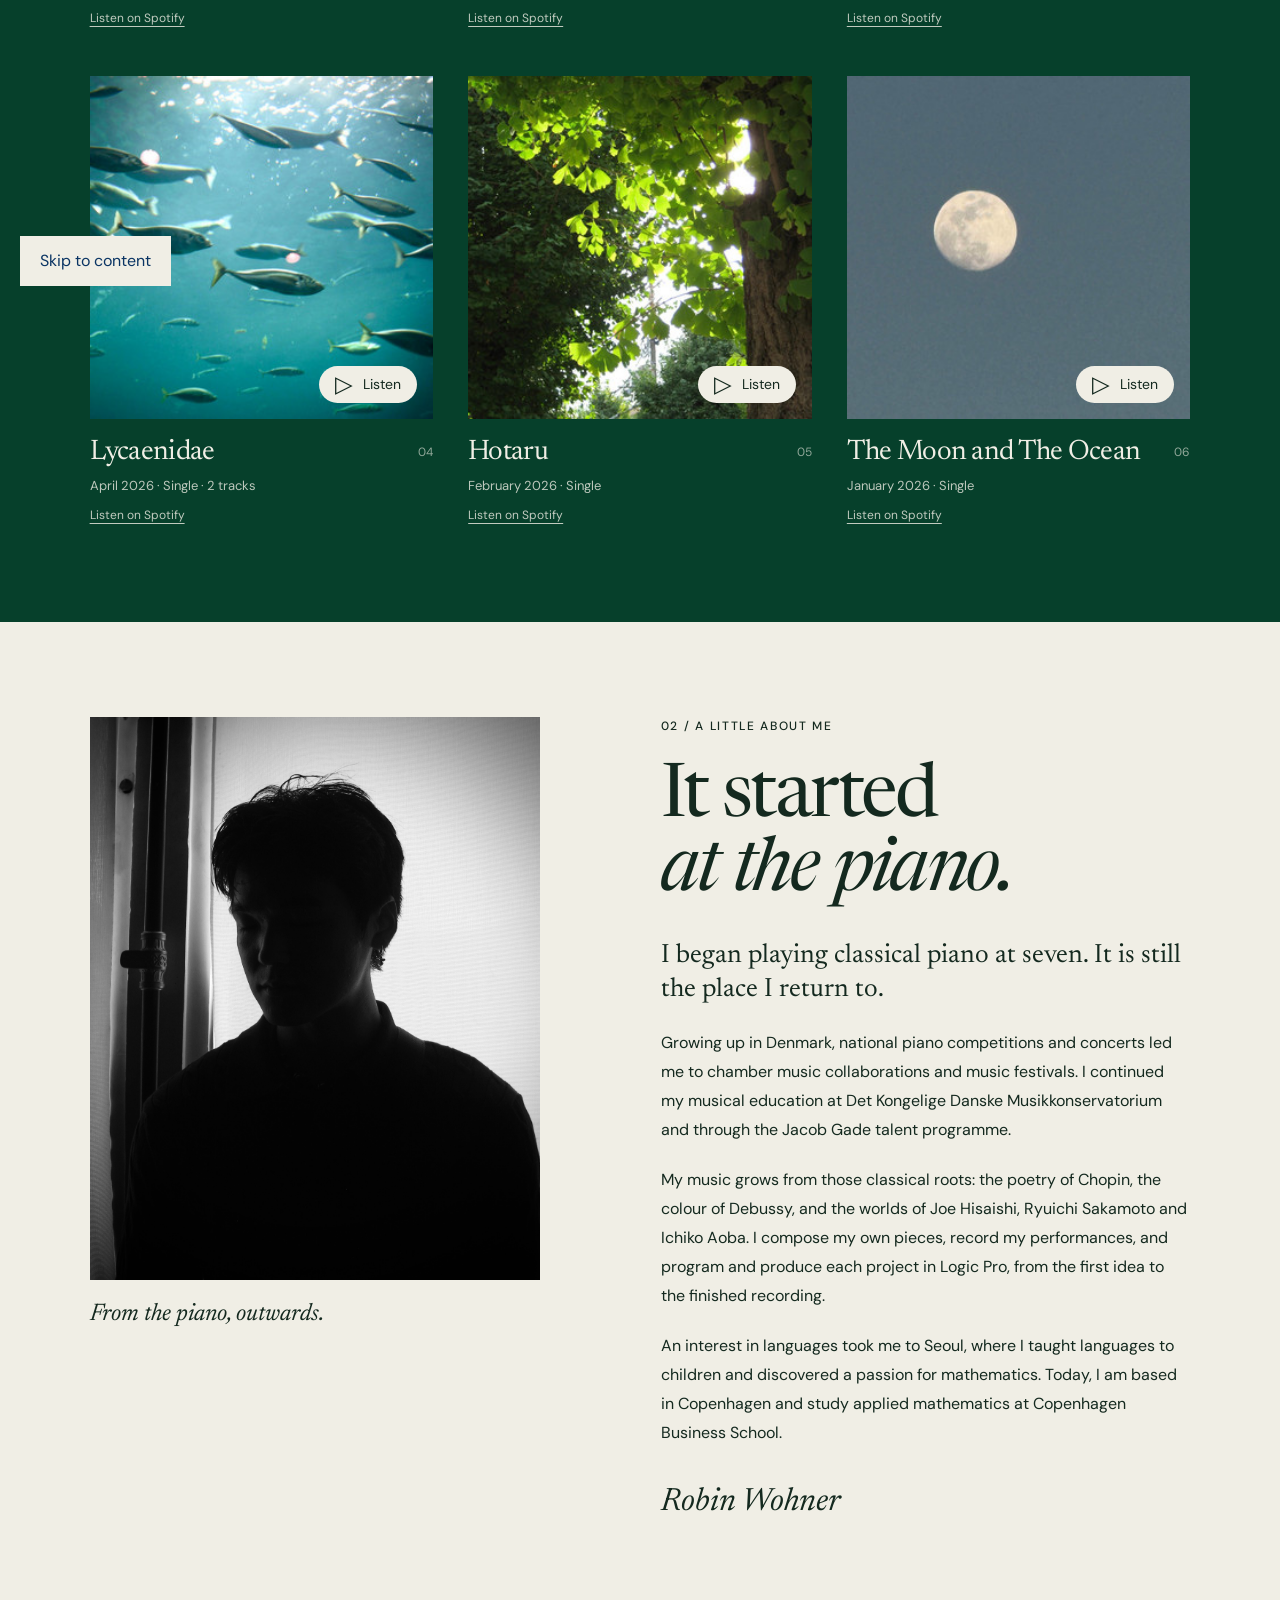
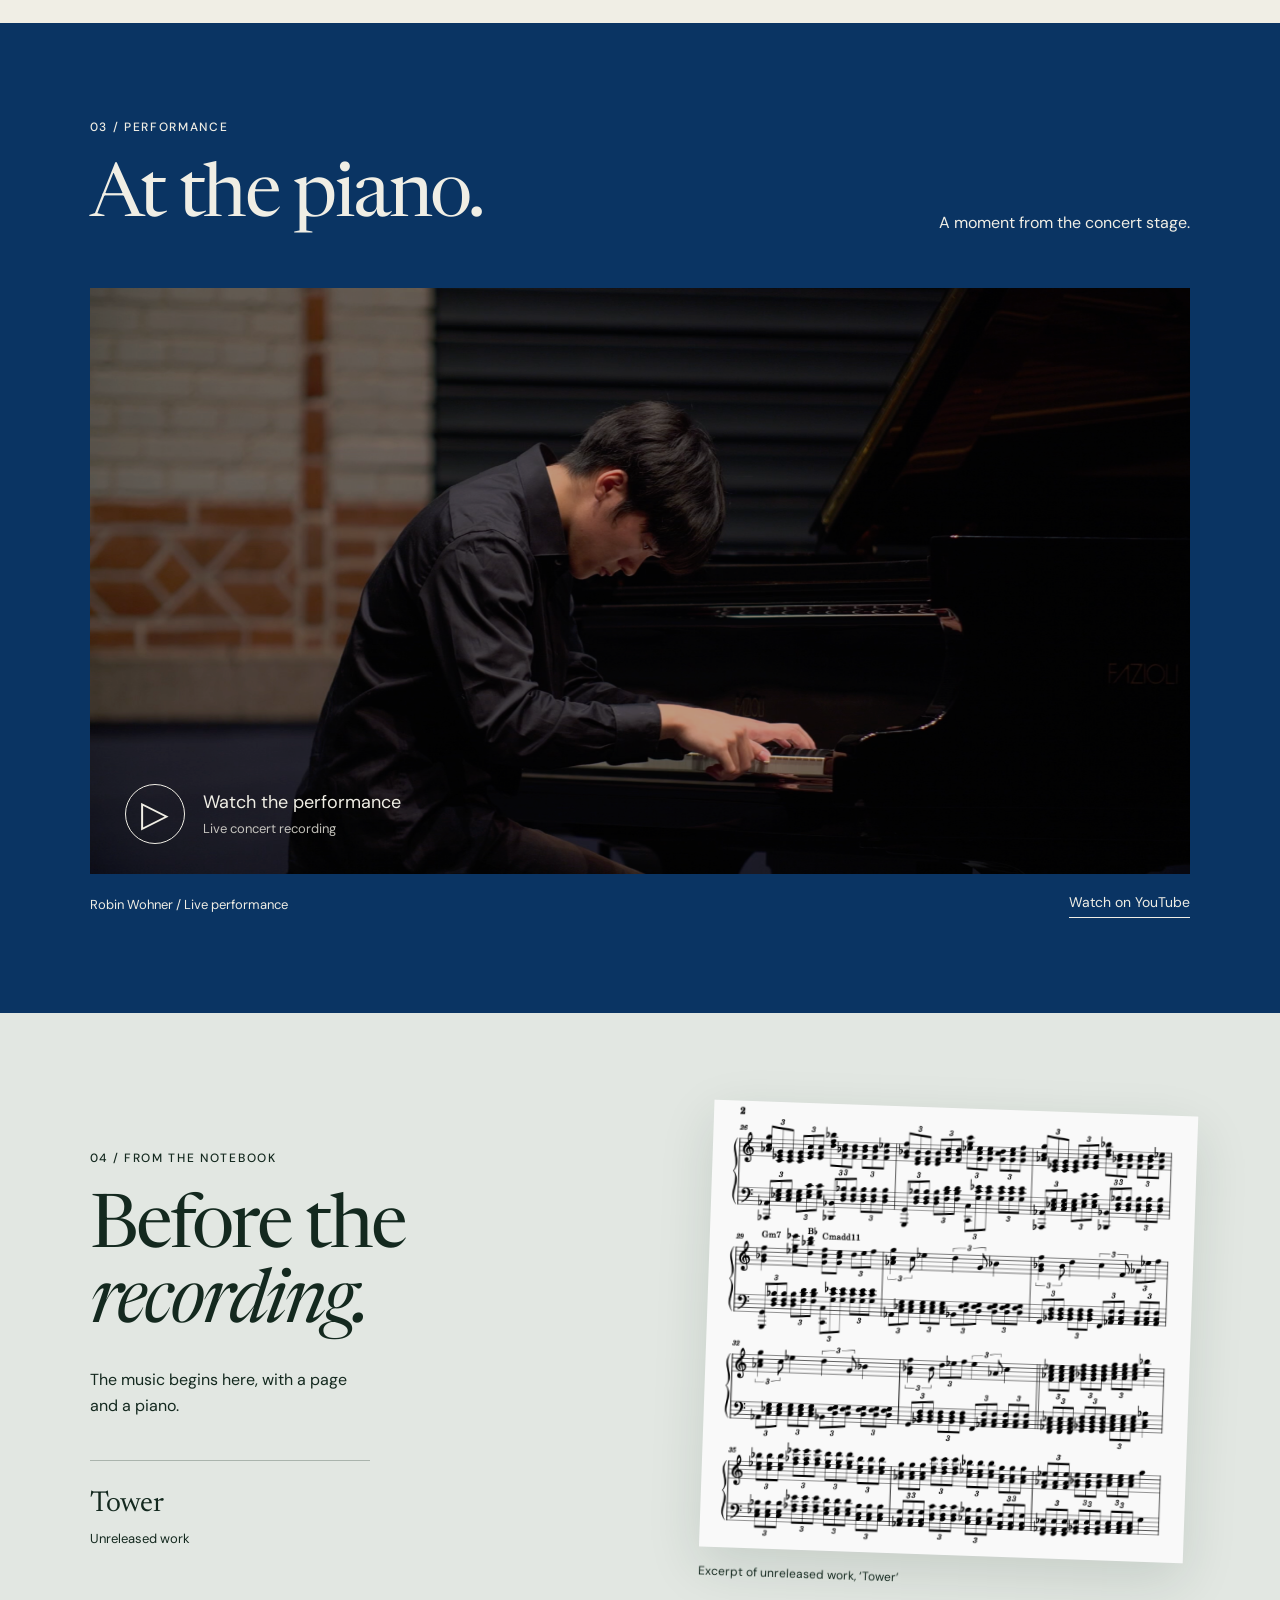
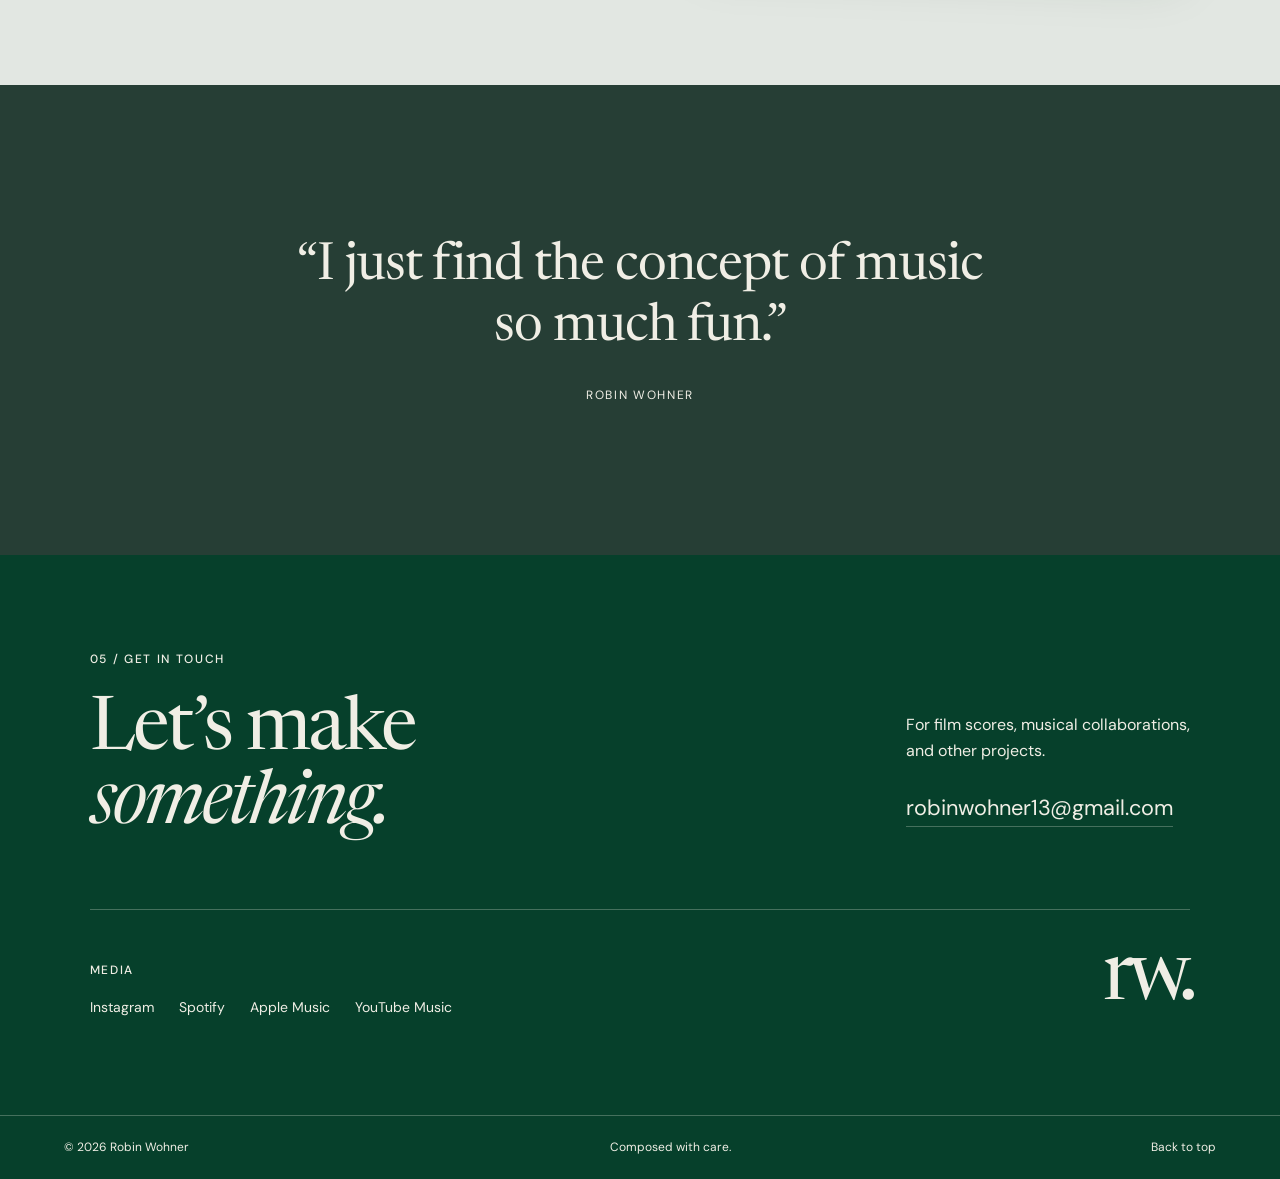
==== commit fadb97f3: "Create a new artist portfolio with integrated releases and performance" ====
--- a/about.html
+++ b/about.html
@@ -1 +1 @@
-<!doctype html><html lang="en"><head><meta charset="utf-8"><meta name="viewport" content="width=device-width, initial-scale=1"><meta name="description" content="About Robin Wohner, composer, pianist and producer based in Copenhagen."><title>About — Robin Wohner</title><link rel="preconnect" href="https://fonts.googleapis.com"><link rel="preconnect" href="https://fonts.gstatic.com" crossorigin><link href="https://fonts.googleapis.com/css2?family=Archivo:wght@400;500;600;700&family=IBM+Plex+Mono:wght@400;500&family=Newsreader:opsz,wght@6..72,400;6..72,500&display=swap" rel="stylesheet"><link rel="stylesheet" href="style.css"></head><body><header class="site-header"><a class="wordmark" href="index.html" aria-label="Robin Wohner, home">RW</a><nav aria-label="Main navigation"><a href="index.html">Home</a><a href="about.html" aria-current="page">About</a><a href="film.html">Films</a><a href="music.html">Music</a><a href="contact.html">Contact</a></nav></header><main class="about-page"><section class="about-layout" aria-labelledby="about-heading"><div class="about-copy"><p class="overline">Composer / Pianist / Producer</p><h1 id="about-heading">About Robin</h1><p class="about-lead">A composer, pianist, and producer based in Copenhagen, Denmark.</p><div class="about-biography"><p>Robin Wohner began playing classical piano at the age of seven. His participation in national piano competitions and concerts led to chamber music and music festival collaborations, laying the foundation for his work as a composer, pianist, and producer.</p><p>These classical roots remain central to his music, with particular inspiration drawn from Frédéric Chopin and Claude Debussy, alongside Japanese artists Joe Hisaishi, Ryuichi Sakamoto, and Ichiko Aoba. He develops his pieces independently from start to finish, composing the music, recording his own performances, and handling the programming and production in Logic Pro.</p><p>Beyond music, his interest in languages took him to Seoul, South Korea, where he lived on a working holiday visa and taught languages to children. During his time there, he discovered a passion for mathematics, which he now pursues through his studies in applied mathematics at Copenhagen Business School. Based in Copenhagen, he speaks Danish, English, Chinese, Japanese, and Korean.</p></div><div class="about-work-links"><a href="music.html">Explore the discography <span aria-hidden="true">↗</span></a><a href="film.html">Film scores <span aria-hidden="true">↗</span></a></div></div><figure class="about-portrait-placeholder" aria-label="Portrait placeholder"><div class="portrait-placeholder-frame"><span class="portrait-placeholder-mark" aria-hidden="true">RW</span><span>Portrait to be added</span></div><figcaption>Robin Wohner</figcaption></figure></section><section class="about-concert" aria-labelledby="concert-heading"><div class="about-concert-heading"><h2 id="concert-heading">At the piano</h2><a href="https://youtu.be/pJ6nPZSP5-0" target="_blank" rel="noopener noreferrer">Watch on YouTube <span aria-hidden="true">↗</span></a></div><div class="about-concert-player"><iframe src="https://www.youtube-nocookie.com/embed/pJ6nPZSP5-0" title="Robin Wohner — live piano performance at a concert" loading="lazy" referrerpolicy="strict-origin-when-cross-origin" allow="accelerometer; autoplay; clipboard-write; encrypted-media; gyroscope; picture-in-picture; web-share" allowfullscreen></iframe></div><p class="about-concert-caption">Live concert performance</p></section></main><footer class="site-footer"><span>© 2026 Robin Wohner</span></footer></body></html>+<!doctype html><html lang="en"><head><meta charset="utf-8"><meta name="viewport" content="width=device-width, initial-scale=1"><meta http-equiv="refresh" content="0; url=index.html#about"><title>About — Robin Wohner</title><link rel="canonical" href="index.html#about"></head><body><p><a href="index.html#about">About — Robin Wohner</a></p></body></html>
